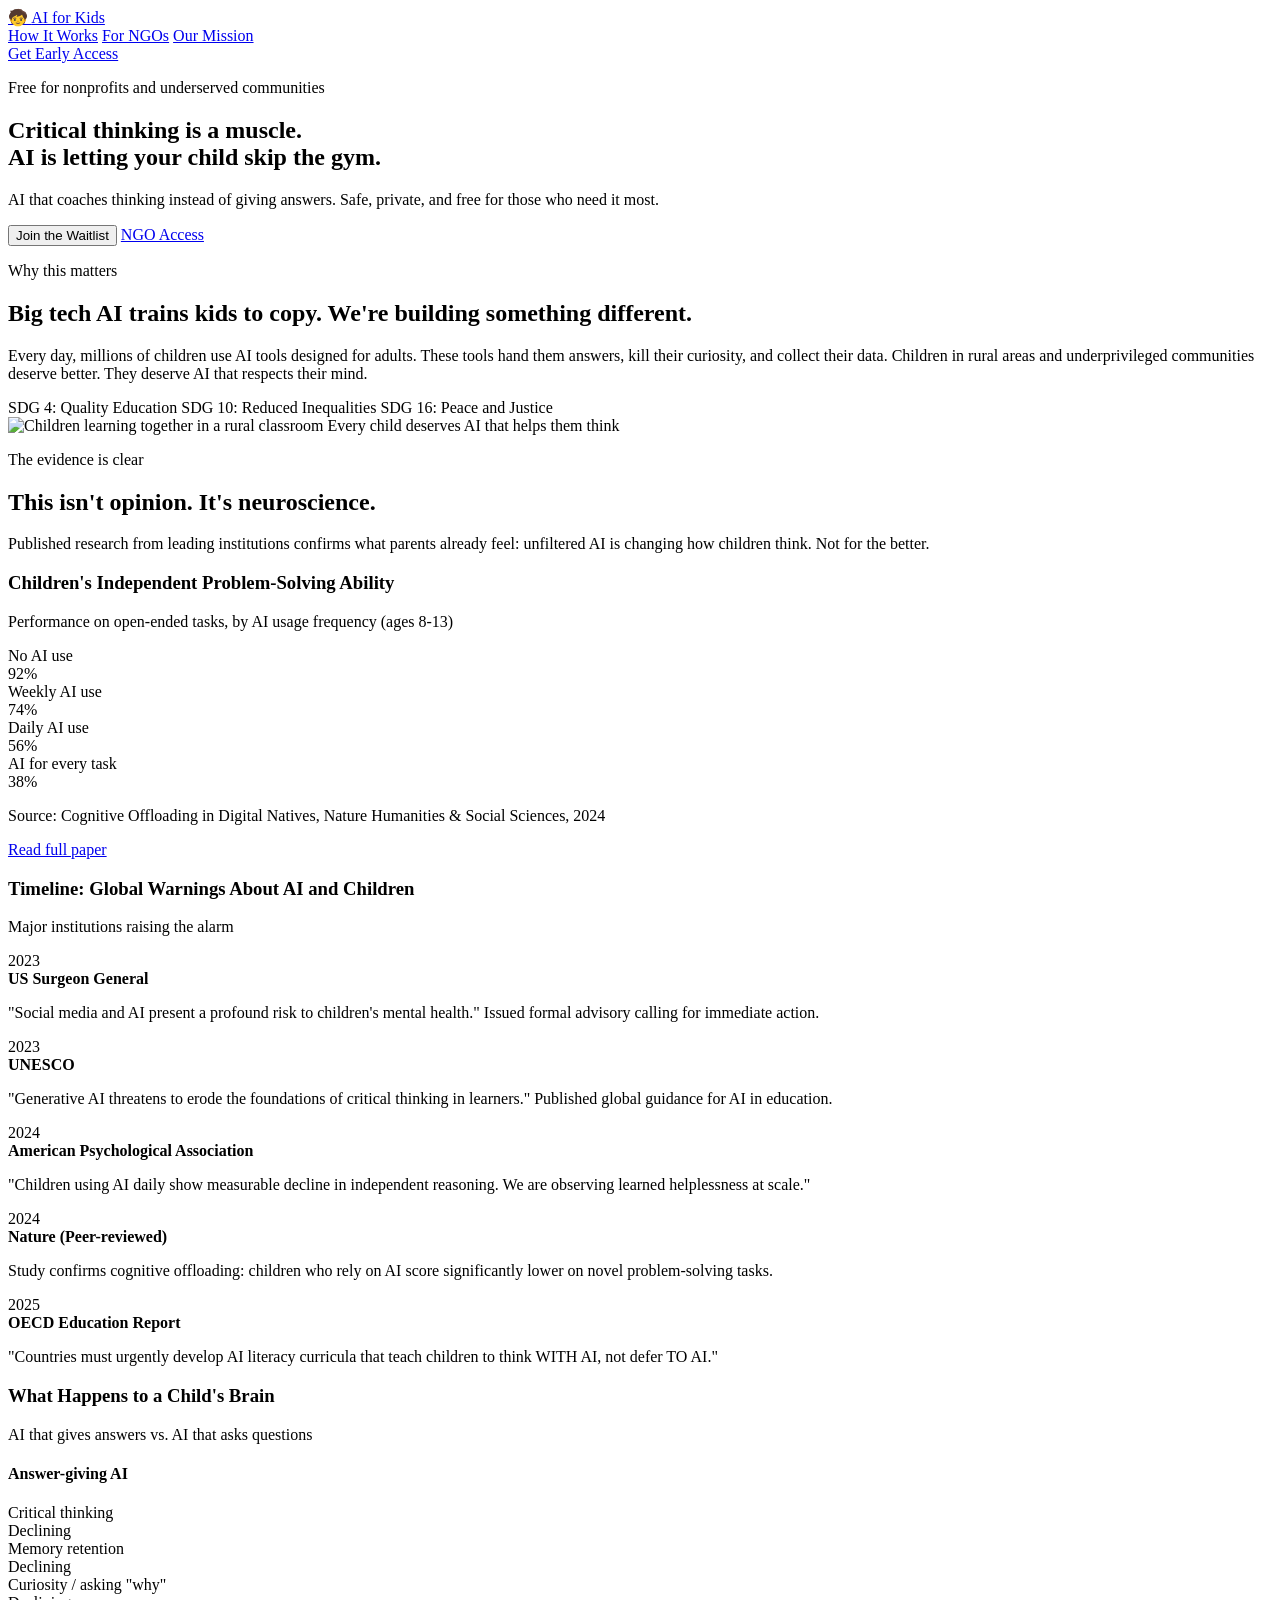
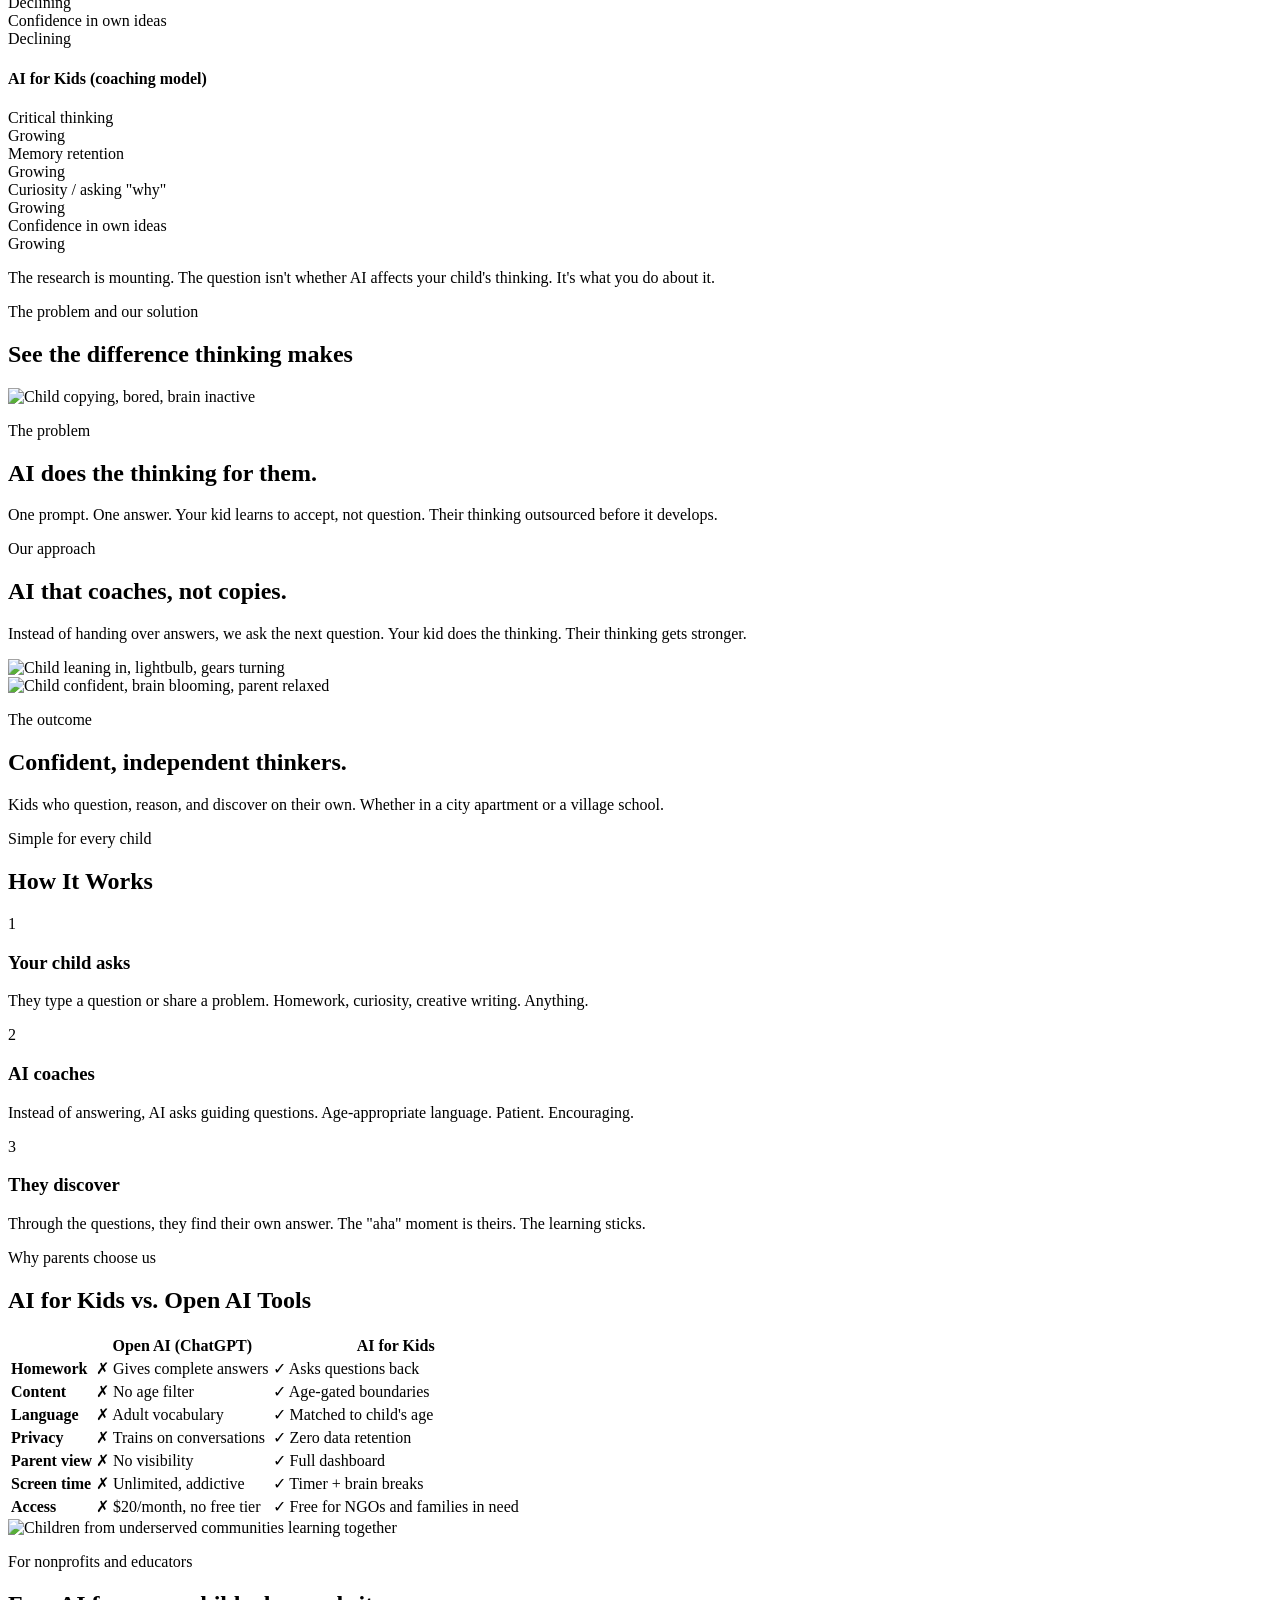
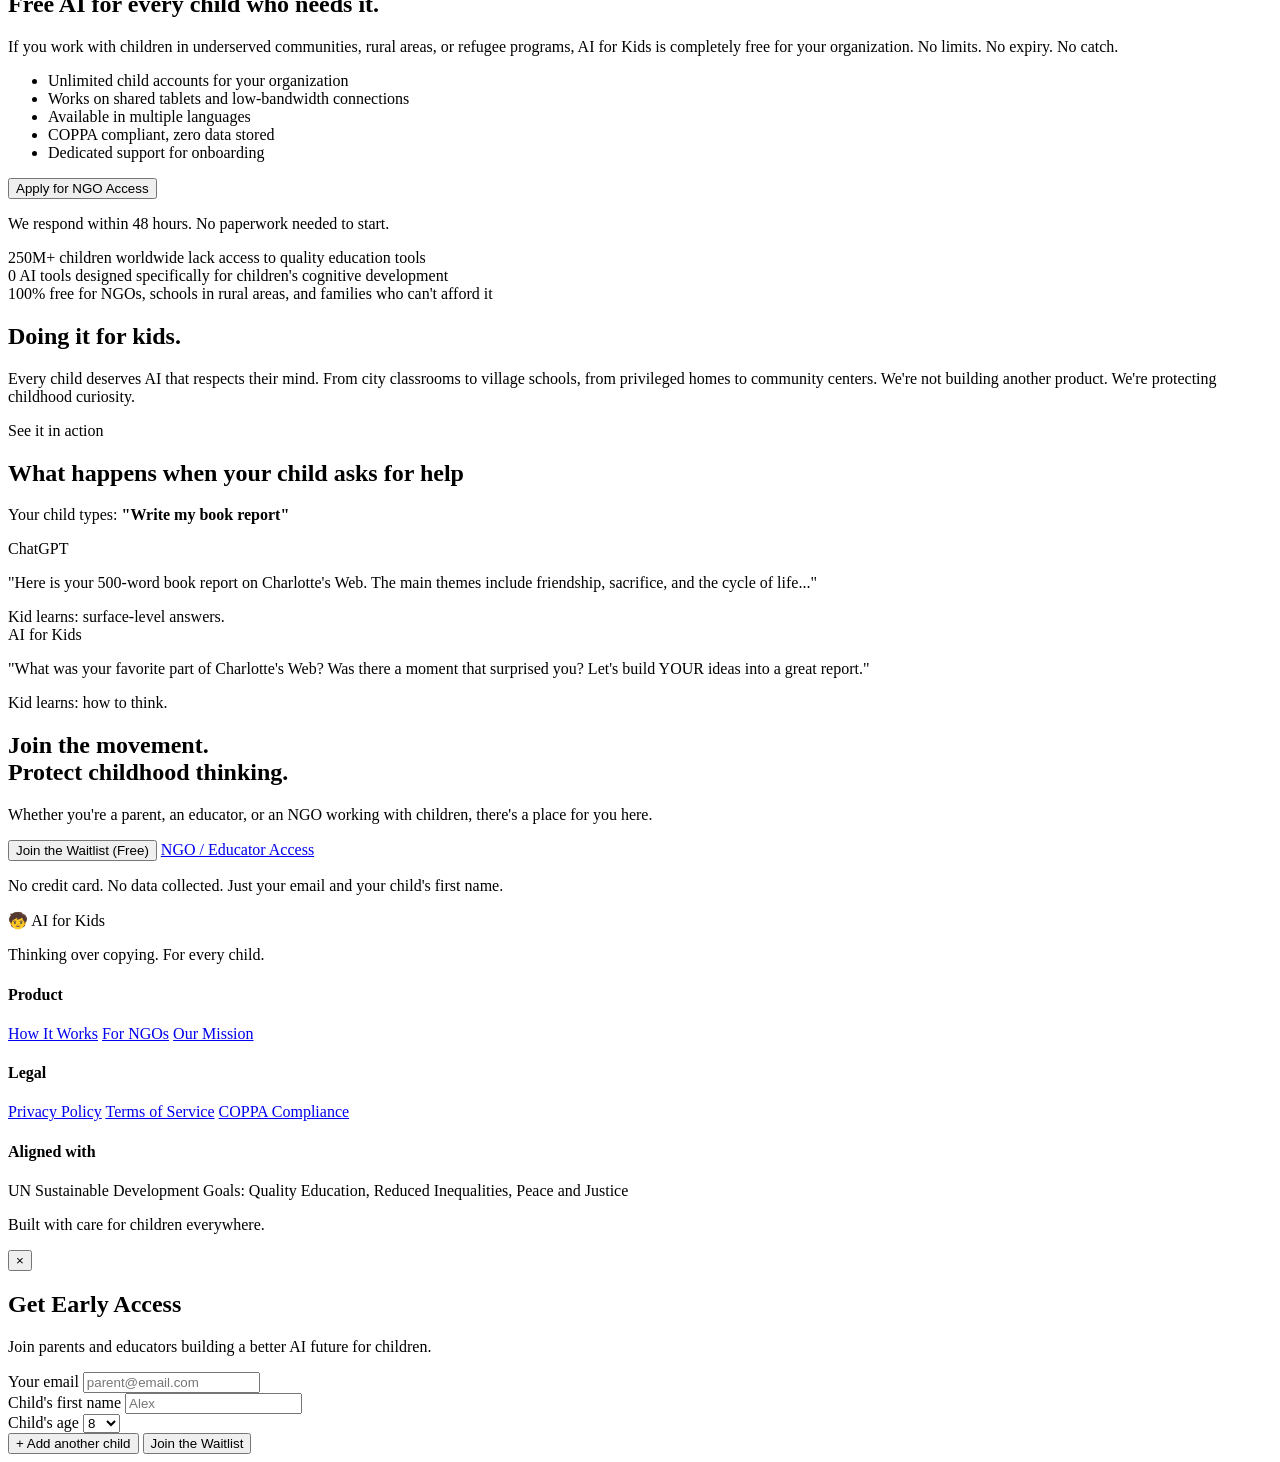
==== index.html @ ed1cda3a "add index.html" ====
<!DOCTYPE html>
<html lang="en">
<head>
    <meta charset="UTF-8">
    <meta name="viewport" content="width=device-width, initial-scale=1.0">
    <title>AI for Kids - Thinking Over Copying</title>
    <meta name="description" content="AI that coaches children to think, not copy. Free for nonprofits and underprivileged communities. Safe, private, age-appropriate.">
    <meta property="og:title" content="AI for Kids - Thinking Over Copying">
    <meta property="og:description" content="AI that coaches children to think. Free for NGOs and rural communities.">
    <meta property="og:image" content="assets/HeroImage.png">
    <link rel="preconnect" href="https://fonts.googleapis.com">
    <link rel="preconnect" href="https://fonts.gstatic.com" crossorigin>
    <link href="https://fonts.googleapis.com/css2?family=Nunito:wght@400;600;700;800&family=Inter:wght@400;500;600&display=swap" rel="stylesheet">
    <link rel="stylesheet" href="styles.css">
</head>
<body>
    <!-- Navigation -->
    <nav class="nav">
        <div class="nav-container">
            <a href="#" class="nav-logo">
                <span class="logo-icon">🧒</span>
                <span class="logo-text">AI for Kids</span>
            </a>
            <div class="nav-links">
                <a href="#how-it-works">How It Works</a>
                <a href="#for-ngos">For NGOs</a>
                <a href="#mission">Our Mission</a>
            </div>
            <a href="#" class="btn btn-nav" id="navCta">Get Early Access</a>
        </div>
    </nav>

    <!-- Hero -->
    <section class="hero">
        <div class="container hero-center">
            <p class="hero-badge">Free for nonprofits and underserved communities</p>
            <h1 class="hero-title">Critical thinking is a muscle.<br><span class="highlight">AI is letting your child skip the gym.</span></h1>
            <p class="hero-sub">AI that coaches thinking instead of giving answers. Safe, private, and free for those who need it most.</p>
            <div class="hero-ctas">
                <button class="btn btn-primary btn-lg" id="heroCta">Join the Waitlist</button>
                <a href="#for-ngos" class="btn btn-outline btn-lg">NGO Access</a>
            </div>
        </div>
    </section>

    <!-- Why It Matters -->
    <section class="section why-section" id="mission">
        <div class="container">
            <div class="why-grid">
                <div class="why-text">
                    <p class="section-label">Why this matters</p>
                    <h2>Big tech AI trains kids to copy. We're building something different.</h2>
                    <p>Every day, millions of children use AI tools designed for adults. These tools hand them answers, kill their curiosity, and collect their data. Children in rural areas and underprivileged communities deserve better. They deserve AI that respects their mind.</p>
                    <div class="sdg-badges">
                        <span class="sdg-badge">SDG 4: Quality Education</span>
                        <span class="sdg-badge">SDG 10: Reduced Inequalities</span>
                        <span class="sdg-badge">SDG 16: Peace and Justice</span>
                    </div>
                </div>
                <div class="why-image">
                    <img src="https://images.unsplash.com/photo-1509062522246-3755977927d7?w=600&q=80" alt="Children learning together in a rural classroom">
                    <span class="image-caption">Every child deserves AI that helps them think</span>
                </div>
            </div>
        </div>
    </section>

    <!-- Evidence / Research Section -->
    <section class="section evidence-section" id="evidence">
        <div class="container">
            <p class="section-label center">The evidence is clear</p>
            <h2 class="section-title">This isn't opinion. It's neuroscience.</h2>
            <p class="evidence-intro">Published research from leading institutions confirms what parents already feel: unfiltered AI is changing how children think. Not for the better.</p>

            <!-- Chart 1: Decline in Critical Thinking -->
            <div class="research-panel">
                <div class="chart-container">
                    <h3 class="chart-title">Children's Independent Problem-Solving Ability</h3>
                    <p class="chart-subtitle">Performance on open-ended tasks, by AI usage frequency (ages 8-13)</p>
                    <div class="bar-chart">
                        <div class="bar-row">
                            <span class="bar-label">No AI use</span>
                            <div class="bar-track">
                                <div class="bar-fill good" style="width: 92%"><span>92%</span></div>
                            </div>
                        </div>
                        <div class="bar-row">
                            <span class="bar-label">Weekly AI use</span>
                            <div class="bar-track">
                                <div class="bar-fill warning" style="width: 74%"><span>74%</span></div>
                            </div>
                        </div>
                        <div class="bar-row">
                            <span class="bar-label">Daily AI use</span>
                            <div class="bar-track">
                                <div class="bar-fill danger" style="width: 56%"><span>56%</span></div>
                            </div>
                        </div>
                        <div class="bar-row">
                            <span class="bar-label">AI for every task</span>
                            <div class="bar-track">
                                <div class="bar-fill critical" style="width: 38%"><span>38%</span></div>
                            </div>
                        </div>
                    </div>
                    <p class="chart-source">Source: Cognitive Offloading in Digital Natives, Nature Humanities &amp; Social Sciences, 2024</p>
                    <a href="https://www.nature.com/articles/s41599-024-03599-4" target="_blank" class="evidence-link">Read full paper</a>
                </div>
            </div>

            <!-- Chart 2: Timeline of Warnings -->
            <div class="research-panel">
                <div class="chart-container">
                    <h3 class="chart-title">Timeline: Global Warnings About AI and Children</h3>
                    <p class="chart-subtitle">Major institutions raising the alarm</p>
                    <div class="timeline">
                        <div class="timeline-item">
                            <div class="timeline-year">2023</div>
                            <div class="timeline-content">
                                <strong>US Surgeon General</strong>
                                <p>"Social media and AI present a profound risk to children's mental health." Issued formal advisory calling for immediate action.</p>
                            </div>
                        </div>
                        <div class="timeline-item">
                            <div class="timeline-year">2023</div>
                            <div class="timeline-content">
                                <strong>UNESCO</strong>
                                <p>"Generative AI threatens to erode the foundations of critical thinking in learners." Published global guidance for AI in education.</p>
                            </div>
                        </div>
                        <div class="timeline-item">
                            <div class="timeline-year">2024</div>
                            <div class="timeline-content">
                                <strong>American Psychological Association</strong>
                                <p>"Children using AI daily show measurable decline in independent reasoning. We are observing learned helplessness at scale."</p>
                            </div>
                        </div>
                        <div class="timeline-item">
                            <div class="timeline-year">2024</div>
                            <div class="timeline-content">
                                <strong>Nature (Peer-reviewed)</strong>
                                <p>Study confirms cognitive offloading: children who rely on AI score significantly lower on novel problem-solving tasks.</p>
                            </div>
                        </div>
                        <div class="timeline-item">
                            <div class="timeline-year">2025</div>
                            <div class="timeline-content">
                                <strong>OECD Education Report</strong>
                                <p>"Countries must urgently develop AI literacy curricula that teach children to think WITH AI, not defer TO AI."</p>
                            </div>
                        </div>
                    </div>
                </div>
            </div>

            <!-- Chart 3: The Comparison Chart -->
            <div class="research-panel">
                <div class="chart-container">
                    <h3 class="chart-title">What Happens to a Child's Brain</h3>
                    <p class="chart-subtitle">AI that gives answers vs. AI that asks questions</p>
                    <div class="brain-comparison">
                        <div class="brain-col bad">
                            <h4>Answer-giving AI</h4>
                            <div class="brain-metric">
                                <span class="metric-label">Critical thinking</span>
                                <div class="metric-bar"><div class="metric-fill" style="width: 25%"></div></div>
                                <span class="metric-direction down">Declining</span>
                            </div>
                            <div class="brain-metric">
                                <span class="metric-label">Memory retention</span>
                                <div class="metric-bar"><div class="metric-fill" style="width: 30%"></div></div>
                                <span class="metric-direction down">Declining</span>
                            </div>
                            <div class="brain-metric">
                                <span class="metric-label">Curiosity / asking "why"</span>
                                <div class="metric-bar"><div class="metric-fill" style="width: 20%"></div></div>
                                <span class="metric-direction down">Declining</span>
                            </div>
                            <div class="brain-metric">
                                <span class="metric-label">Confidence in own ideas</span>
                                <div class="metric-bar"><div class="metric-fill" style="width: 35%"></div></div>
                                <span class="metric-direction down">Declining</span>
                            </div>
                        </div>
                        <div class="brain-col good">
                            <h4>AI for Kids (coaching model)</h4>
                            <div class="brain-metric">
                                <span class="metric-label">Critical thinking</span>
                                <div class="metric-bar"><div class="metric-fill" style="width: 88%"></div></div>
                                <span class="metric-direction up">Growing</span>
                            </div>
                            <div class="brain-metric">
                                <span class="metric-label">Memory retention</span>
                                <div class="metric-bar"><div class="metric-fill" style="width: 82%"></div></div>
                                <span class="metric-direction up">Growing</span>
                            </div>
                            <div class="brain-metric">
                                <span class="metric-label">Curiosity / asking "why"</span>
                                <div class="metric-bar"><div class="metric-fill" style="width: 90%"></div></div>
                                <span class="metric-direction up">Growing</span>
                            </div>
                            <div class="brain-metric">
                                <span class="metric-label">Confidence in own ideas</span>
                                <div class="metric-bar"><div class="metric-fill" style="width: 85%"></div></div>
                                <span class="metric-direction up">Growing</span>
                            </div>
                        </div>
                    </div>
                </div>
            </div>

            <div class="evidence-cta">
                <p>The research is mounting. The question isn't whether AI affects your child's thinking. It's what you do about it.</p>
            </div>
        </div>
    </section>

    <!-- Visual Story -->
    <section class="section story-section">
        <div class="container">
            <p class="section-label center">The problem and our solution</p>
            <h2 class="section-title">See the difference thinking makes</h2>
        </div>

        <div class="story-scene scene-1">
            <div class="container story-grid">
                <div class="story-image">
                    <img src="assets/scene-1.png" alt="Child copying, bored, brain inactive">
                </div>
                <div class="story-text">
                    <p class="story-label">The problem</p>
                    <h2>AI does the thinking for them.</h2>
                    <p class="story-desc">One prompt. One answer. Your kid learns to accept, not question. Their thinking outsourced before it develops.</p>
                </div>
            </div>
        </div>

        <div class="story-scene scene-2">
            <div class="container story-grid reverse">
                <div class="story-text">
                    <p class="story-label">Our approach</p>
                    <h2>AI that coaches, not copies.</h2>
                    <p class="story-desc">Instead of handing over answers, we ask the next question. Your kid does the thinking. Their thinking gets stronger.</p>
                </div>
                <div class="story-image">
                    <img src="assets/scene-2.png" alt="Child leaning in, lightbulb, gears turning">
                </div>
            </div>
        </div>

        <div class="story-scene scene-3">
            <div class="container story-grid">
                <div class="story-image">
                    <img src="assets/scene-3.png" alt="Child confident, brain blooming, parent relaxed">
                </div>
                <div class="story-text">
                    <p class="story-label">The outcome</p>
                    <h2>Confident, independent thinkers.</h2>
                    <p class="story-desc">Kids who question, reason, and discover on their own. Whether in a city apartment or a village school.</p>
                </div>
            </div>
        </div>
    </section>

    <!-- How It Works -->
    <section class="section how-section" id="how-it-works">
        <div class="container">
            <p class="section-label center">Simple for every child</p>
            <h2 class="section-title">How It Works</h2>
            <div class="steps-grid">
                <div class="step-card">
                    <div class="step-number">1</div>
                    <h3>Your child asks</h3>
                    <p>They type a question or share a problem. Homework, curiosity, creative writing. Anything.</p>
                </div>
                <div class="step-card">
                    <div class="step-number">2</div>
                    <h3>AI coaches</h3>
                    <p>Instead of answering, AI asks guiding questions. Age-appropriate language. Patient. Encouraging.</p>
                </div>
                <div class="step-card">
                    <div class="step-number">3</div>
                    <h3>They discover</h3>
                    <p>Through the questions, they find their own answer. The "aha" moment is theirs. The learning sticks.</p>
                </div>
            </div>
        </div>
    </section>

    <!-- Comparison Table -->
    <section class="section comparison">
        <div class="container">
            <p class="section-label center">Why parents choose us</p>
            <h2 class="section-title">AI for Kids vs. Open AI Tools</h2>
            <div class="compare-table">
                <table>
                    <thead>
                        <tr>
                            <th></th>
                            <th class="col-bad">Open AI (ChatGPT)</th>
                            <th class="col-good">AI for Kids</th>
                        </tr>
                    </thead>
                    <tbody>
                        <tr>
                            <td><strong>Homework</strong></td>
                            <td class="cell-bad">&#10007; Gives complete answers</td>
                            <td class="cell-good">&#10003; Asks questions back</td>
                        </tr>
                        <tr>
                            <td><strong>Content</strong></td>
                            <td class="cell-bad">&#10007; No age filter</td>
                            <td class="cell-good">&#10003; Age-gated boundaries</td>
                        </tr>
                        <tr>
                            <td><strong>Language</strong></td>
                            <td class="cell-bad">&#10007; Adult vocabulary</td>
                            <td class="cell-good">&#10003; Matched to child's age</td>
                        </tr>
                        <tr>
                            <td><strong>Privacy</strong></td>
                            <td class="cell-bad">&#10007; Trains on conversations</td>
                            <td class="cell-good">&#10003; Zero data retention</td>
                        </tr>
                        <tr>
                            <td><strong>Parent view</strong></td>
                            <td class="cell-bad">&#10007; No visibility</td>
                            <td class="cell-good">&#10003; Full dashboard</td>
                        </tr>
                        <tr>
                            <td><strong>Screen time</strong></td>
                            <td class="cell-bad">&#10007; Unlimited, addictive</td>
                            <td class="cell-good">&#10003; Timer + brain breaks</td>
                        </tr>
                        <tr>
                            <td><strong>Access</strong></td>
                            <td class="cell-bad">&#10007; $20/month, no free tier</td>
                            <td class="cell-good">&#10003; Free for NGOs and families in need</td>
                        </tr>
                    </tbody>
                </table>
            </div>
        </div>
    </section>

    <!-- For NGOs Banner -->
    <section class="section ngo-section" id="for-ngos">
        <div class="container">
            <div class="ngo-grid">
                <div class="ngo-image">
                    <img src="https://images.unsplash.com/photo-1488521787991-ed7bbaae773c?w=600&q=80" alt="Children from underserved communities learning together">
                </div>
                <div class="ngo-text">
                    <p class="section-label">For nonprofits and educators</p>
                    <h2>Free AI for every child who needs it.</h2>
                    <p>If you work with children in underserved communities, rural areas, or refugee programs, AI for Kids is completely free for your organization. No limits. No expiry. No catch.</p>
                    <ul class="ngo-list">
                        <li>Unlimited child accounts for your organization</li>
                        <li>Works on shared tablets and low-bandwidth connections</li>
                        <li>Available in multiple languages</li>
                        <li>COPPA compliant, zero data stored</li>
                        <li>Dedicated support for onboarding</li>
                    </ul>
                    <button class="btn btn-primary" id="ngoCta">Apply for NGO Access</button>
                    <p class="ngo-note">We respond within 48 hours. No paperwork needed to start.</p>
                </div>
            </div>
        </div>
    </section>

    <!-- Impact / Rural Banner -->
    <section class="section impact-banner">
        <div class="container">
            <div class="impact-grid">
                <div class="impact-stat">
                    <span class="stat-number">250M+</span>
                    <span class="stat-label">children worldwide lack access to quality education tools</span>
                </div>
                <div class="impact-stat">
                    <span class="stat-number">0</span>
                    <span class="stat-label">AI tools designed specifically for children's cognitive development</span>
                </div>
                <div class="impact-stat">
                    <span class="stat-number">100%</span>
                    <span class="stat-label">free for NGOs, schools in rural areas, and families who can't afford it</span>
                </div>
            </div>
        </div>
    </section>

    <!-- Doing it for kids - Full width image banner -->
    <section class="section kids-banner">
        <div class="kids-banner-overlay">
            <div class="container">
                <h2>Doing it for kids.</h2>
                <p>Every child deserves AI that respects their mind. From city classrooms to village schools, from privileged homes to community centers. We're not building another product. We're protecting childhood curiosity.</p>
            </div>
        </div>
    </section>

    <!-- Live Example -->
    <section class="section example-section">
        <div class="container">
            <p class="section-label center">See it in action</p>
            <h2 class="section-title">What happens when your child asks for help</h2>
            <div class="example-block">
                <p class="example-prompt">Your child types: <strong>"Write my book report"</strong></p>
                <div class="compare-grid">
                    <div class="compare-card compare-bad">
                        <div class="compare-header">
                            <span class="compare-badge bad">ChatGPT</span>
                        </div>
                        <div class="compare-body">
                            <p>"Here is your 500-word book report on Charlotte's Web. The main themes include friendship, sacrifice, and the cycle of life..."</p>
                            <span class="verdict bad">Kid learns: surface-level answers.</span>
                        </div>
                    </div>
                    <div class="compare-card compare-good">
                        <div class="compare-header">
                            <span class="compare-badge good">AI for Kids</span>
                        </div>
                        <div class="compare-body">
                            <p>"What was your favorite part of Charlotte's Web? Was there a moment that surprised you? Let's build YOUR ideas into a great report."</p>
                            <span class="verdict good">Kid learns: how to think.</span>
                        </div>
                    </div>
                </div>
            </div>
        </div>
    </section>

    <!-- Final CTA -->
    <section class="section final-cta">
        <div class="container">
            <h2 class="cta-title">Join the movement.<br>Protect childhood thinking.</h2>
            <p class="cta-sub">Whether you're a parent, an educator, or an NGO working with children, there's a place for you here.</p>
            <div class="cta-buttons">
                <button class="btn btn-primary btn-lg" id="finalCta">Join the Waitlist (Free)</button>
                <a href="#for-ngos" class="btn btn-outline btn-lg">NGO / Educator Access</a>
            </div>
            <p class="cta-note">No credit card. No data collected. Just your email and your child's first name.</p>
        </div>
    </section>

    <!-- Footer -->
    <footer class="footer">
        <div class="container footer-grid">
            <div class="footer-brand">
                <span class="logo-icon">🧒</span>
                <span class="logo-text">AI for Kids</span>
                <p class="footer-mission">Thinking over copying. For every child.</p>
            </div>
            <div class="footer-col">
                <h4>Product</h4>
                <a href="#how-it-works">How It Works</a>
                <a href="#for-ngos">For NGOs</a>
                <a href="#mission">Our Mission</a>
            </div>
            <div class="footer-col">
                <h4>Legal</h4>
                <a href="#">Privacy Policy</a>
                <a href="#">Terms of Service</a>
                <a href="#">COPPA Compliance</a>
            </div>
            <div class="footer-col">
                <h4>Aligned with</h4>
                <p class="footer-sdg">UN Sustainable Development Goals: Quality Education, Reduced Inequalities, Peace and Justice</p>
            </div>
        </div>
        <div class="container footer-bottom">
            <p>Built with care for children everywhere.</p>
        </div>
    </footer>

    <!-- Signup Modal -->
    <div class="modal-overlay" id="signupModal">
        <div class="modal">
            <button class="modal-close" id="modalClose">&times;</button>
            <div class="modal-content" id="modalForm">
                <h2>Get Early Access</h2>
                <p>Join parents and educators building a better AI future for children.</p>
                <form id="signupForm" action="/api/signup" method="POST">
                    <div class="form-group">
                        <label for="parentEmail">Your email</label>
                        <input type="email" id="parentEmail" name="email" placeholder="parent@email.com" required>
                    </div>
                    <div id="childrenFields">
                        <div class="child-entry">
                            <div class="form-group">
                                <label>Child's first name</label>
                                <input type="text" class="child-name" placeholder="Alex" required>
                            </div>
                            <div class="form-group">
                                <label>Child's age</label>
                                <select class="child-age" required>
                                    <option value="8" selected>8</option>
                                    <option value="9">9</option>
                                    <option value="10">10</option>
                                    <option value="11">11</option>
                                    <option value="12">12</option>
                                    <option value="13">13</option>
                                </select>
                            </div>
                        </div>
                    </div>
                    <button type="button" class="btn btn-add-child" id="addChildBtn">+ Add another child</button>
                    <button type="submit" class="btn btn-primary btn-full">Join the Waitlist</button>
                </form>
            </div>
            <div class="modal-success" id="modalSuccess" style="display:none">
                <div class="success-icon">&#10003;</div>
                <h2>You're in!</h2>
                <p>We'll email you when it's ready. Thank you for believing in thoughtful AI for children.</p>
            </div>
        </div>
    </div>

    <script src="script.js"></script>
</body>
</html>
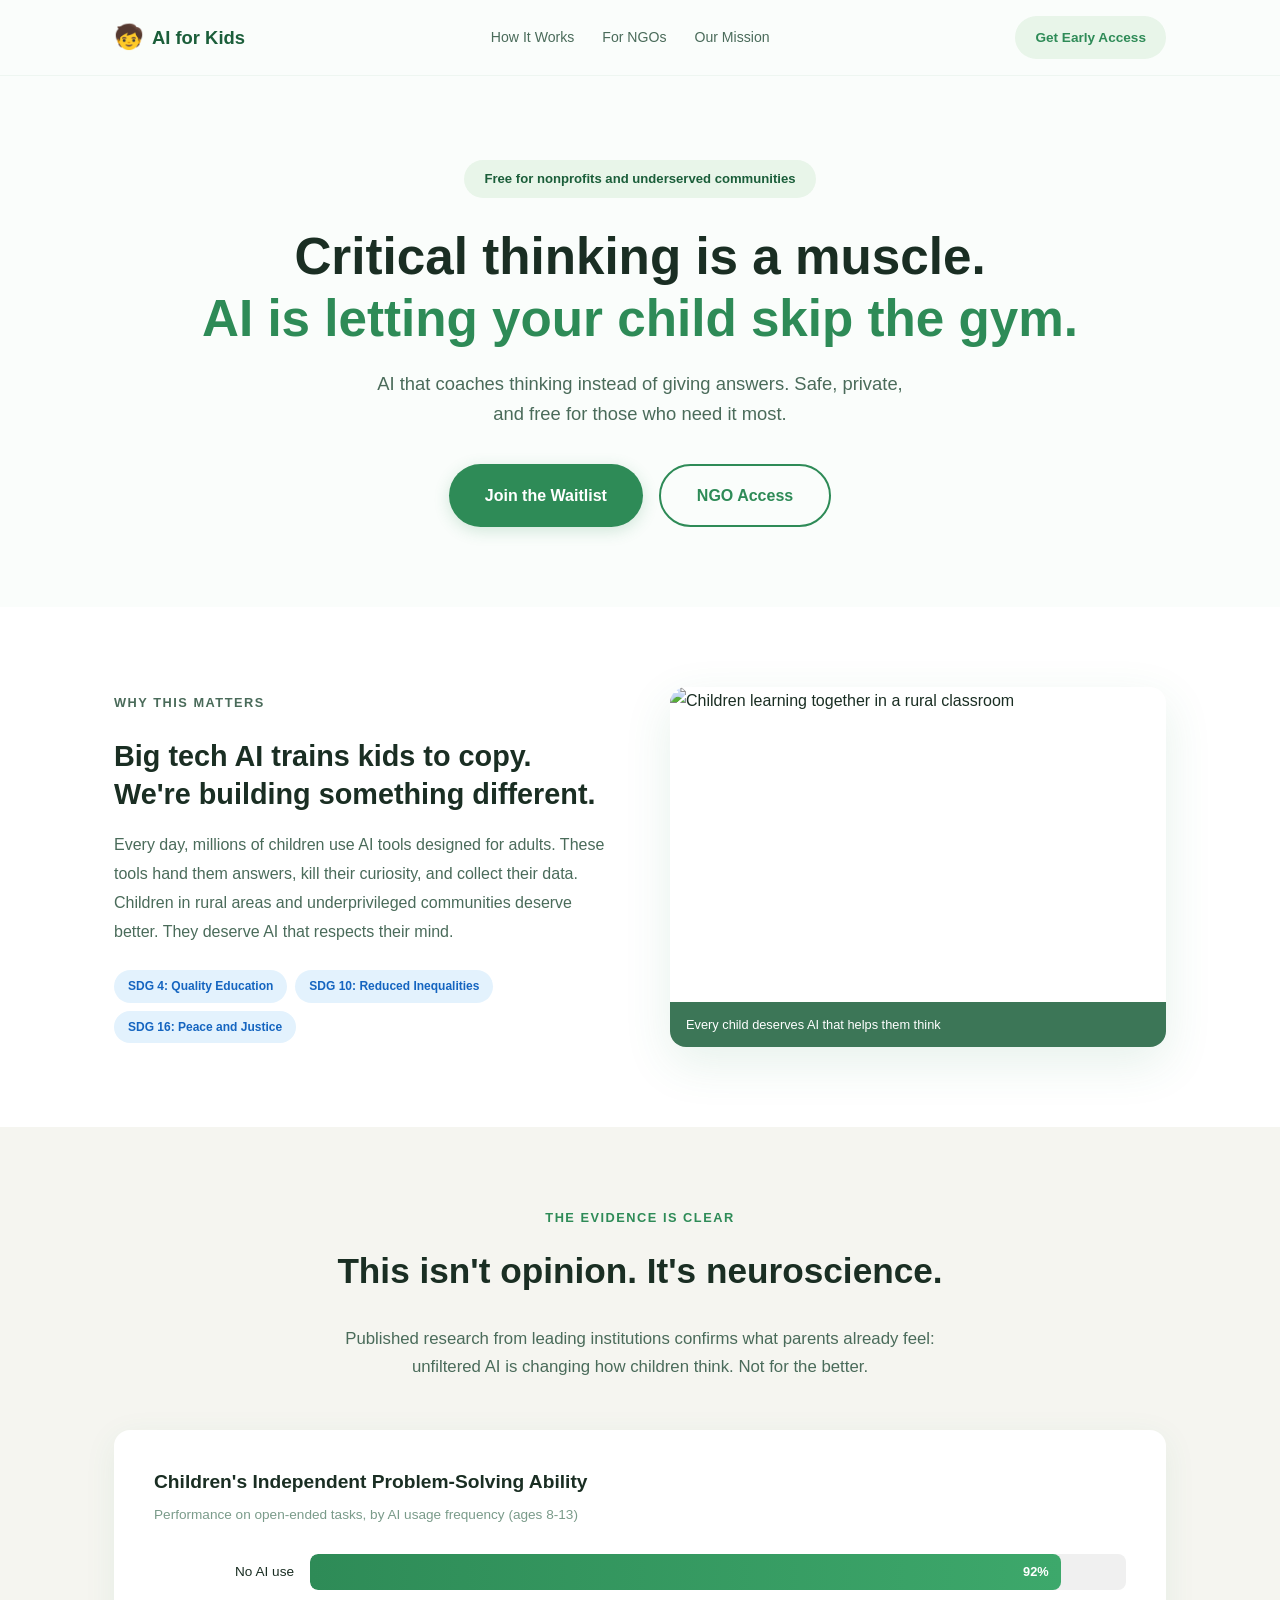
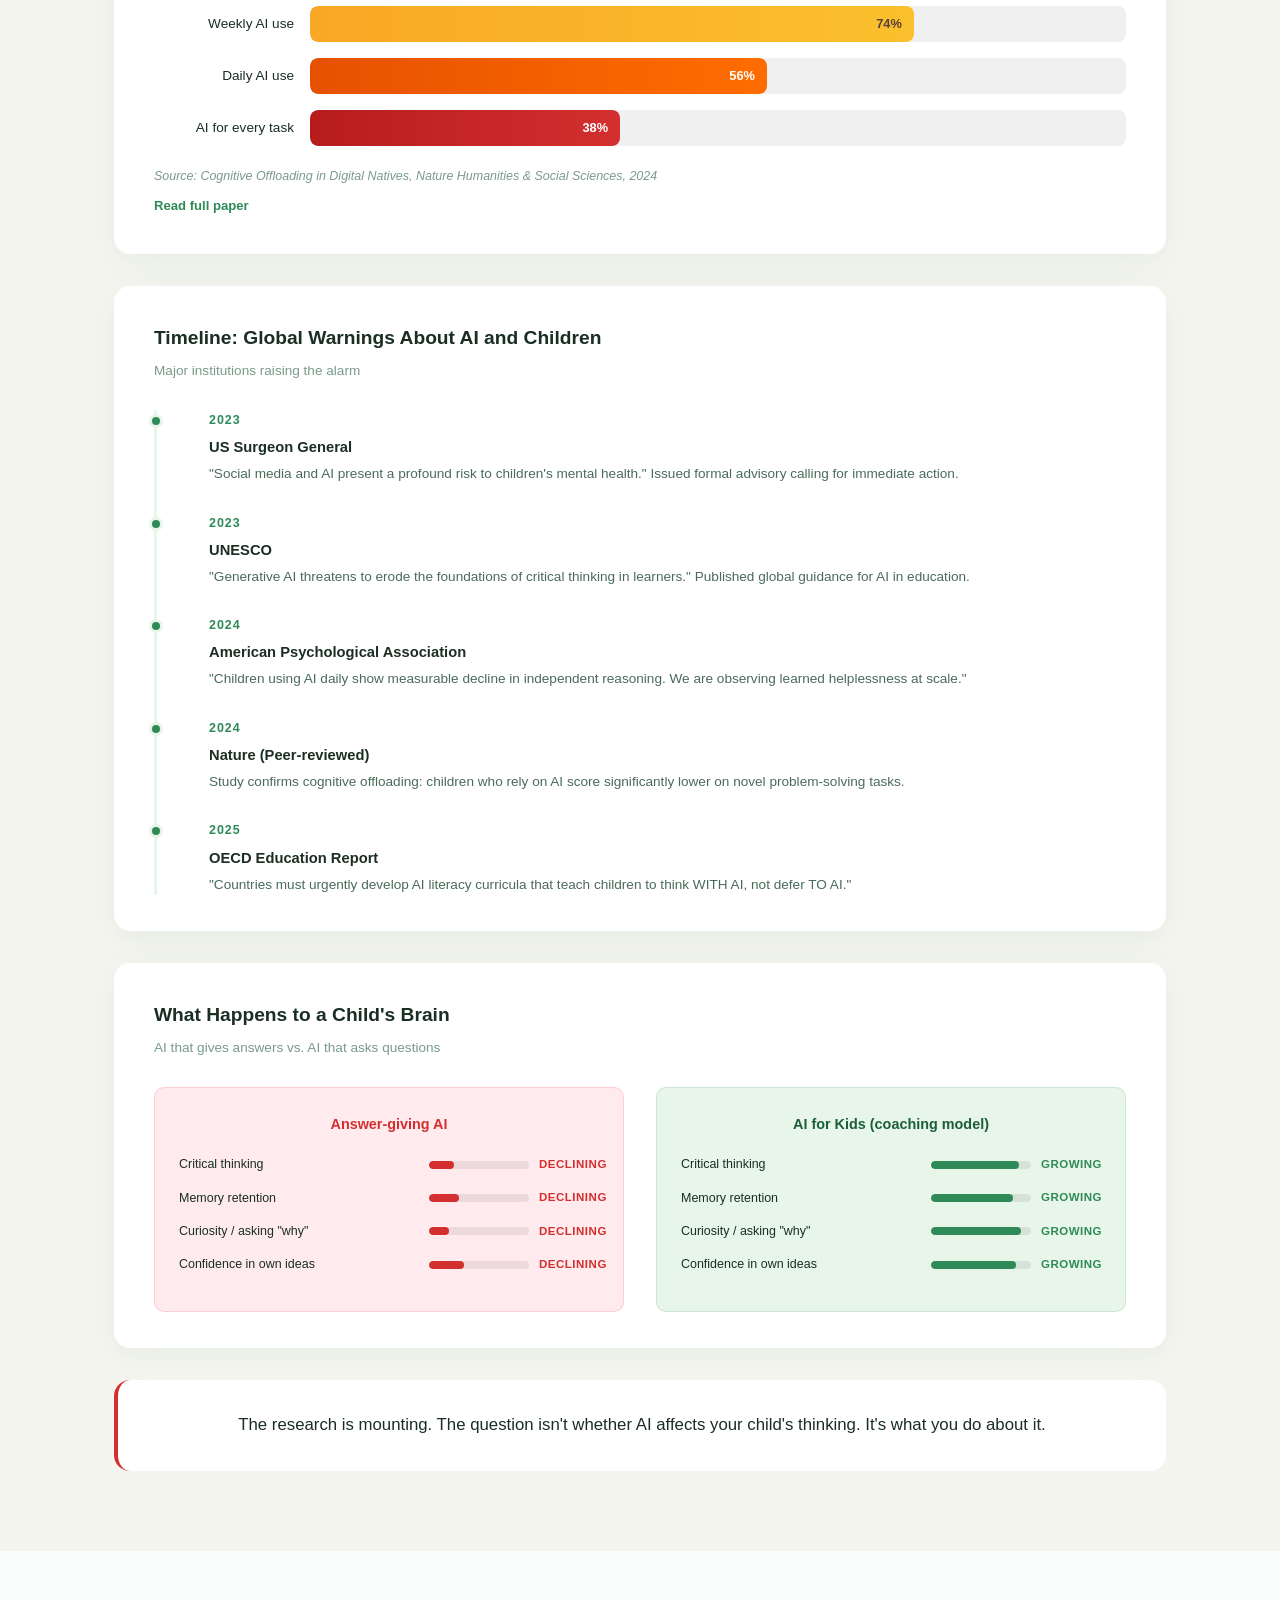
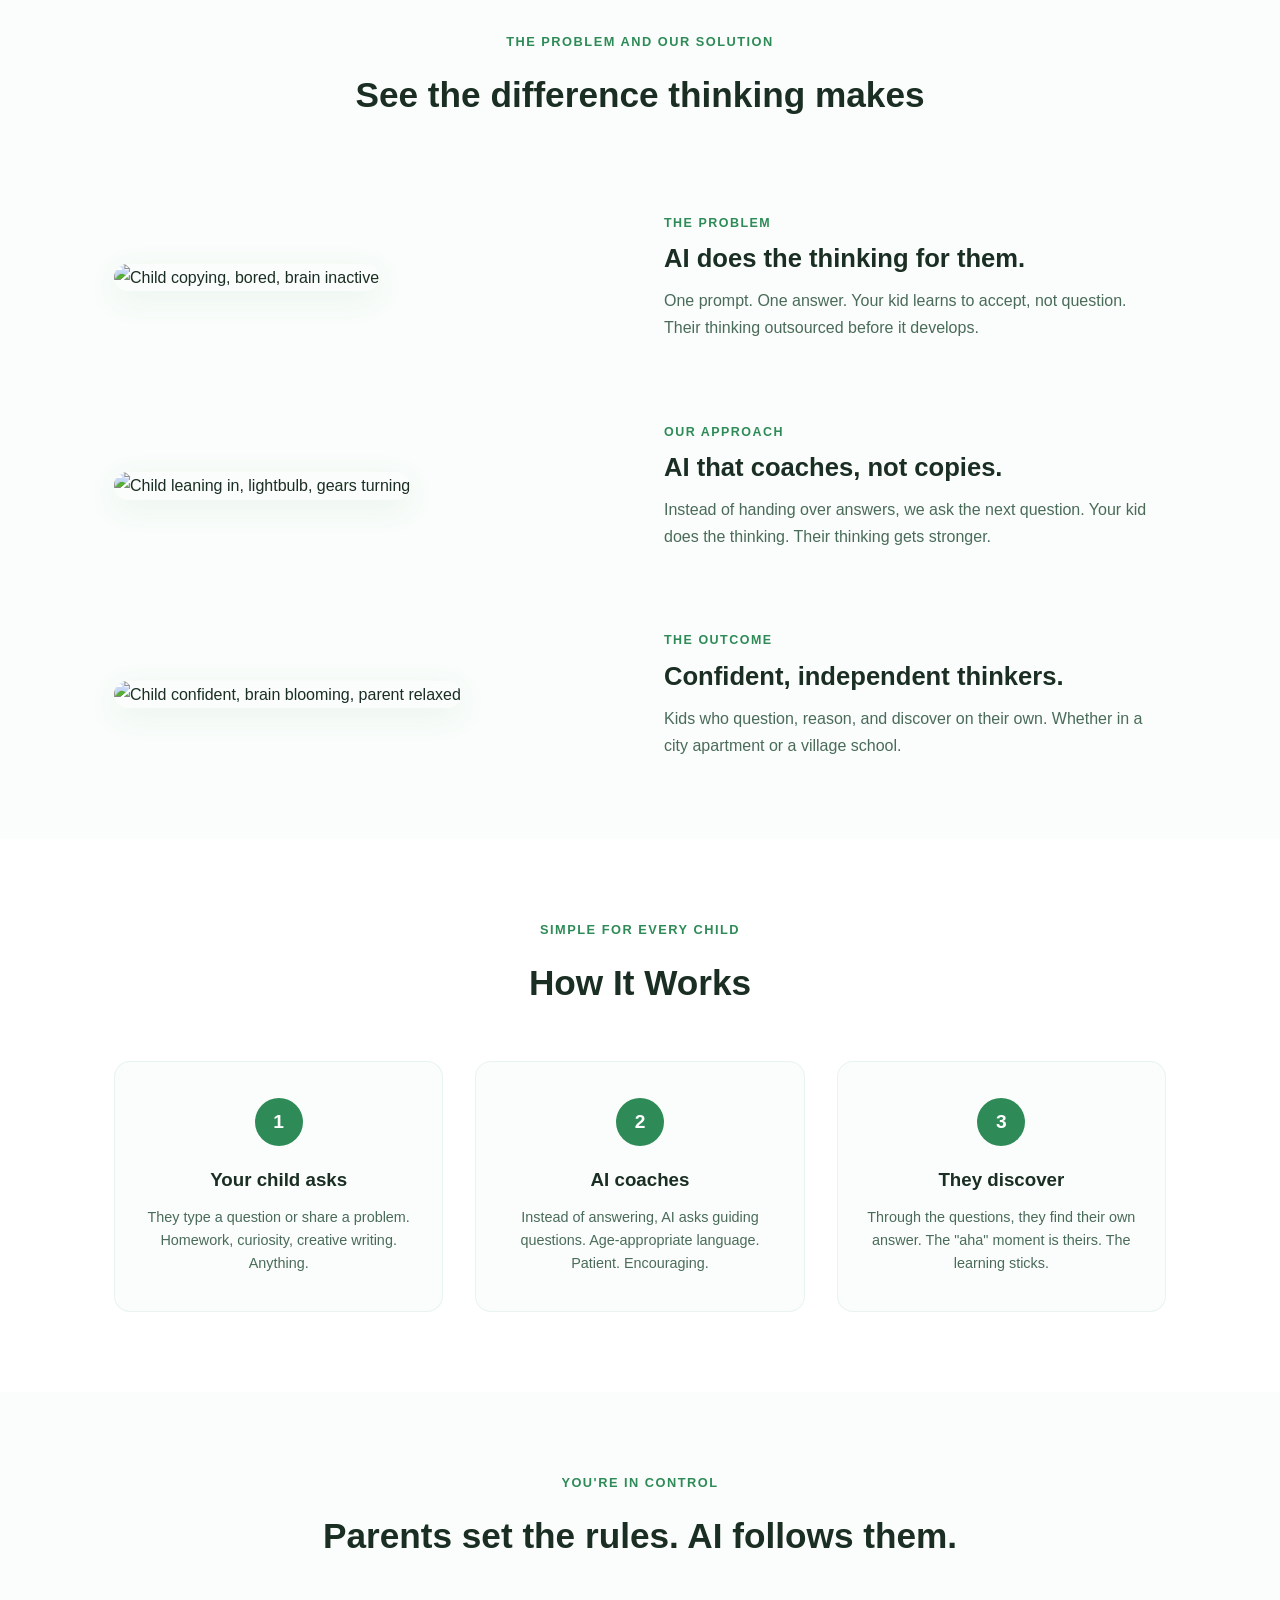
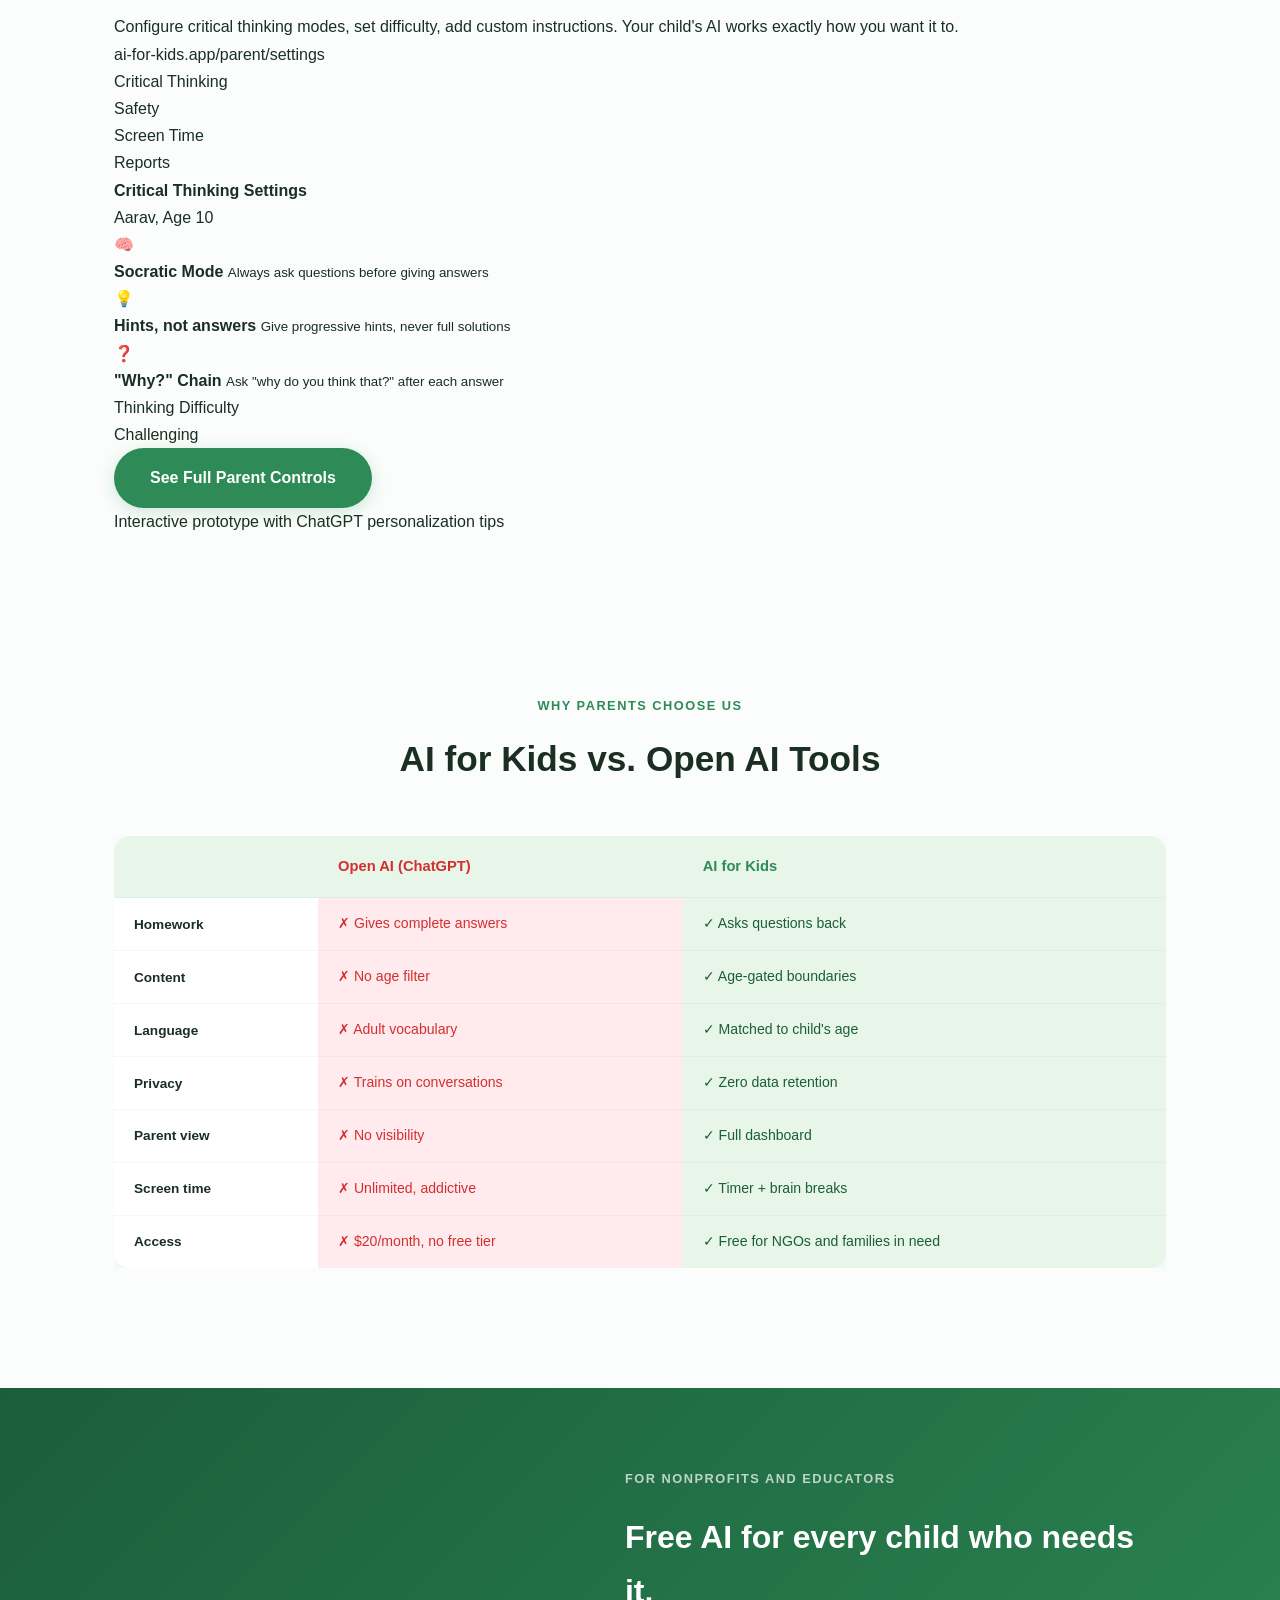
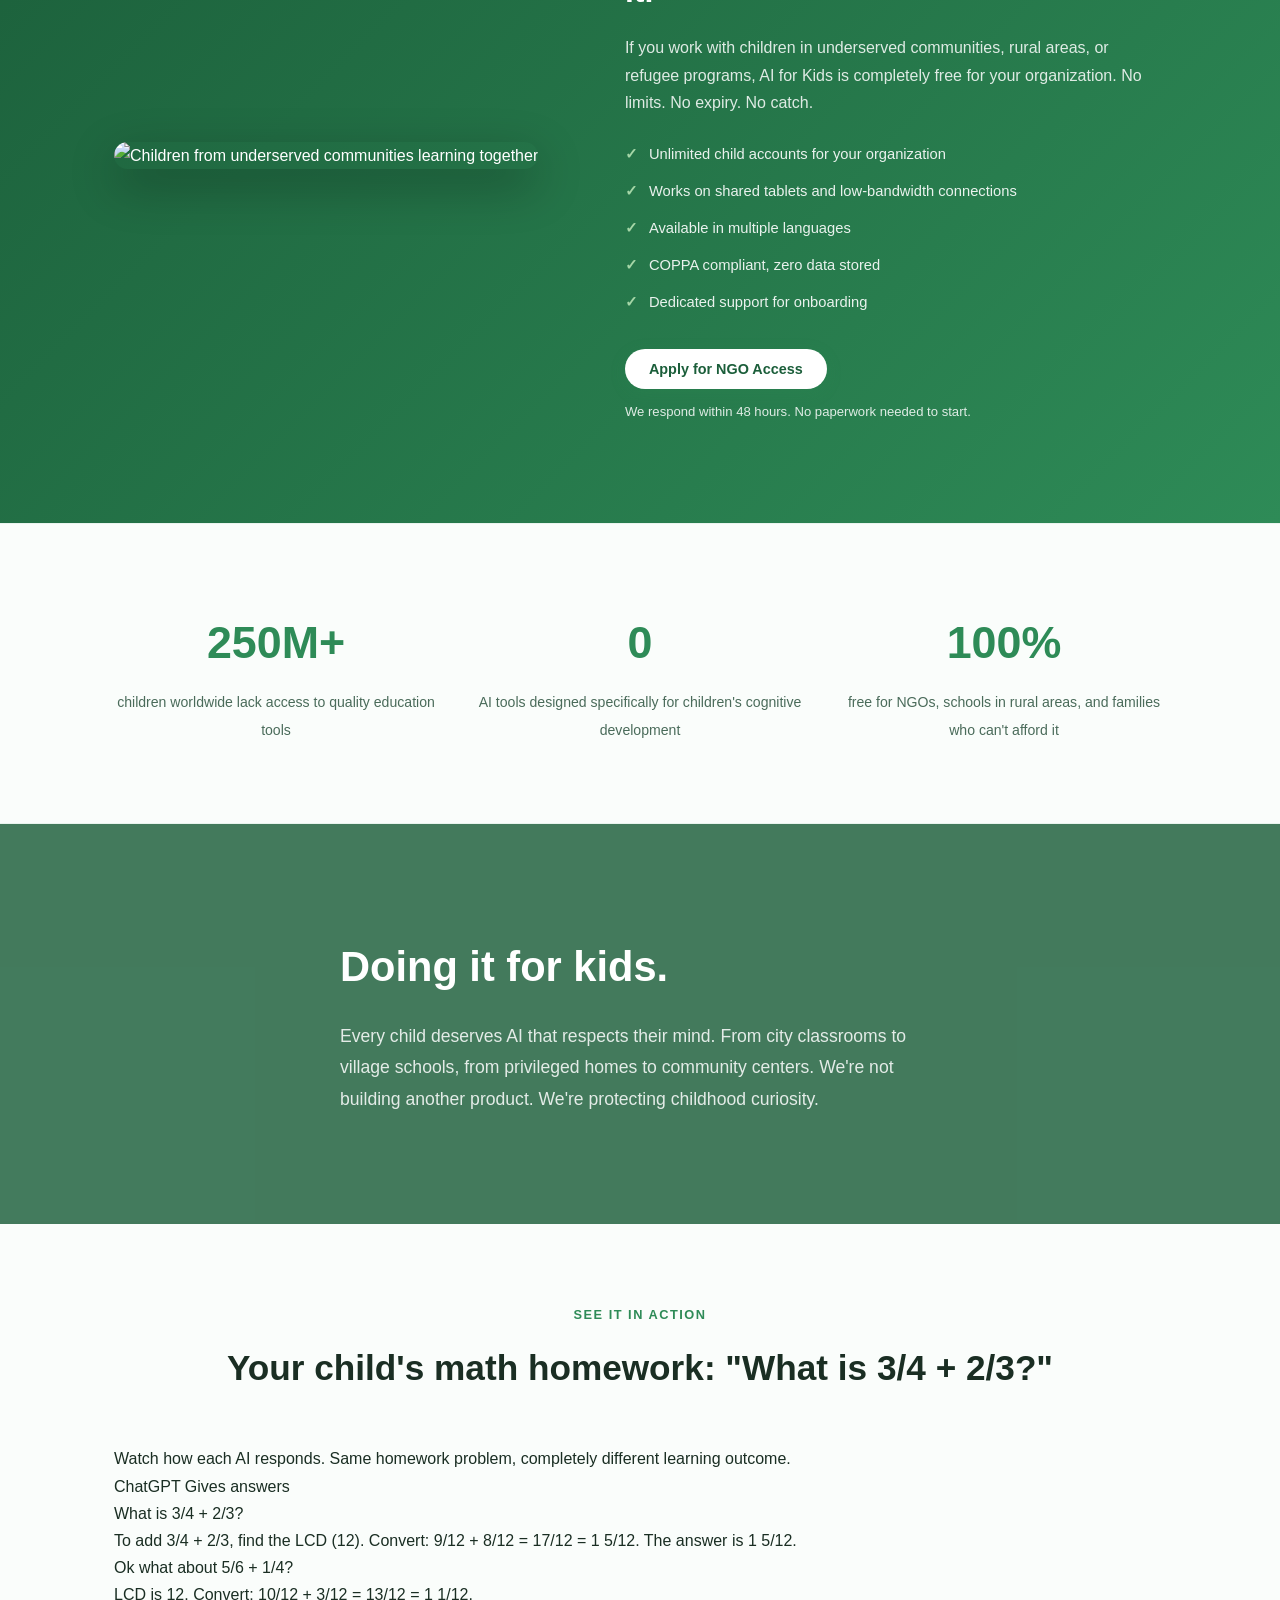
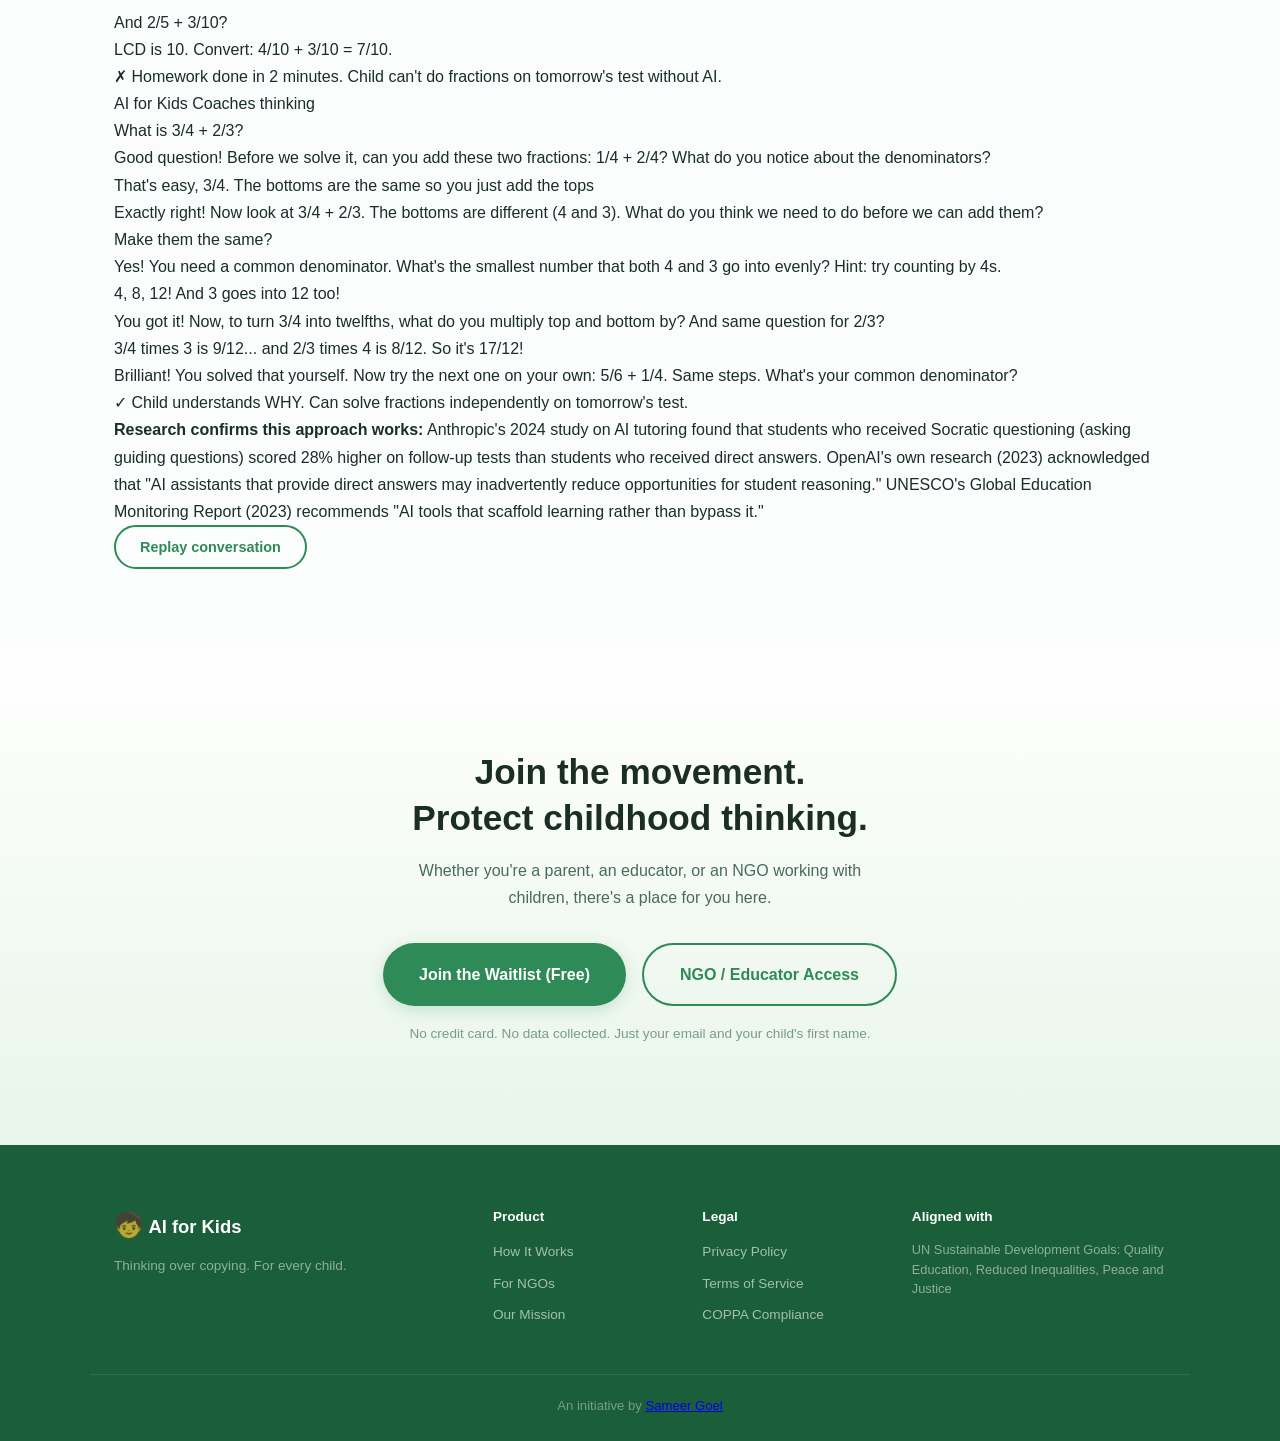
==== commit ffe6db21: "update index.html" ====
--- a/index.html
+++ b/index.html
@@ -287,6 +287,87 @@
         </div>
     </section>
 
+    <!-- Parent Controls Preview -->
+    <section class="section controls-preview-section">
+        <div class="container">
+            <p class="section-label center">You're in control</p>
+            <h2 class="section-title">Parents set the rules. AI follows them.</h2>
+            <p class="controls-sub">Configure critical thinking modes, set difficulty, add custom instructions. Your child's AI works exactly how you want it to.</p>
+
+            <!-- Laptop Mockup -->
+            <div class="laptop-frame">
+                <div class="laptop-top">
+                    <div class="laptop-camera"></div>
+                </div>
+                <div class="laptop-screen">
+                    <div class="laptop-toolbar">
+                        <div class="toolbar-dots">
+                            <span></span><span></span><span></span>
+                        </div>
+                        <div class="toolbar-url">ai-for-kids.app/parent/settings</div>
+                    </div>
+                    <div class="laptop-content">
+                        <div class="mock-sidebar">
+                            <div class="mock-nav-item active">Critical Thinking</div>
+                            <div class="mock-nav-item">Safety</div>
+                            <div class="mock-nav-item">Screen Time</div>
+                            <div class="mock-nav-item">Reports</div>
+                        </div>
+                        <div class="mock-main">
+                            <div class="mock-header">
+                                <h4>Critical Thinking Settings</h4>
+                                <span class="mock-badge">Aarav, Age 10</span>
+                            </div>
+                            <div class="mock-setting">
+                                <div class="mock-setting-info">
+                                    <span class="mock-icon">&#x1F9E0;</span>
+                                    <div>
+                                        <strong>Socratic Mode</strong>
+                                        <small>Always ask questions before giving answers</small>
+                                    </div>
+                                </div>
+                                <div class="mock-toggle on"></div>
+                            </div>
+                            <div class="mock-setting">
+                                <div class="mock-setting-info">
+                                    <span class="mock-icon">&#x1F4A1;</span>
+                                    <div>
+                                        <strong>Hints, not answers</strong>
+                                        <small>Give progressive hints, never full solutions</small>
+                                    </div>
+                                </div>
+                                <div class="mock-toggle on"></div>
+                            </div>
+                            <div class="mock-setting">
+                                <div class="mock-setting-info">
+                                    <span class="mock-icon">&#x2753;</span>
+                                    <div>
+                                        <strong>"Why?" Chain</strong>
+                                        <small>Ask "why do you think that?" after each answer</small>
+                                    </div>
+                                </div>
+                                <div class="mock-toggle"></div>
+                            </div>
+                            <div class="mock-slider-row">
+                                <span>Thinking Difficulty</span>
+                                <div class="mock-slider"><div class="mock-slider-fill"></div></div>
+                                <span class="mock-level">Challenging</span>
+                            </div>
+                        </div>
+                    </div>
+                </div>
+                <div class="laptop-bottom">
+                    <div class="laptop-touchpad"></div>
+                </div>
+            </div>
+
+            <div class="controls-cta">
+                <a href="parent-controls.html" class="btn btn-primary btn-lg">See Full Parent Controls</a>
+                <p class="controls-note">Interactive prototype with ChatGPT personalization tips</p>
+            </div>
+        </div>
+    </section>
+
     <!-- Comparison Table -->
     <section class="section comparison">
         <div class="container">
@@ -398,33 +479,99 @@
         </div>
     </section>
 
-    <!-- Live Example -->
-    <section class="section example-section">
+    <!-- Animated Chat Comparison -->
+    <section class="section chat-demo-section" id="demo">
         <div class="container">
             <p class="section-label center">See it in action</p>
-            <h2 class="section-title">What happens when your child asks for help</h2>
-            <div class="example-block">
-                <p class="example-prompt">Your child types: <strong>"Write my book report"</strong></p>
-                <div class="compare-grid">
-                    <div class="compare-card compare-bad">
-                        <div class="compare-header">
-                            <span class="compare-badge bad">ChatGPT</span>
-                        </div>
-                        <div class="compare-body">
-                            <p>"Here is your 500-word book report on Charlotte's Web. The main themes include friendship, sacrifice, and the cycle of life..."</p>
-                            <span class="verdict bad">Kid learns: surface-level answers.</span>
-                        </div>
-                    </div>
-                    <div class="compare-card compare-good">
-                        <div class="compare-header">
-                            <span class="compare-badge good">AI for Kids</span>
-                        </div>
-                        <div class="compare-body">
-                            <p>"What was your favorite part of Charlotte's Web? Was there a moment that surprised you? Let's build YOUR ideas into a great report."</p>
-                            <span class="verdict good">Kid learns: how to think.</span>
-                        </div>
-                    </div>
-                </div>
+            <h2 class="section-title">Your child's math homework: "What is 3/4 + 2/3?"</h2>
+            <p class="demo-subtitle">Watch how each AI responds. Same homework problem, completely different learning outcome.</p>
+
+            <div class="chat-compare">
+                <!-- ChatGPT Side -->
+                <div class="chat-window chat-bad">
+                    <div class="chat-header">
+                        <span class="chat-dot red"></span>
+                        <span class="chat-title">ChatGPT</span>
+                        <span class="chat-verdict-tag">Gives answers</span>
+                    </div>
+                    <div class="chat-body" id="chatBad">
+                        <div class="chat-msg user" data-delay="0">
+                            <span>What is 3/4 + 2/3?</span>
+                        </div>
+                        <div class="chat-msg ai" data-delay="1200">
+                            <span>To add 3/4 + 2/3, find the LCD (12). Convert: 9/12 + 8/12 = 17/12 = 1 5/12. The answer is 1 5/12.</span>
+                        </div>
+                        <div class="chat-msg user" data-delay="4000">
+                            <span>Ok what about 5/6 + 1/4?</span>
+                        </div>
+                        <div class="chat-msg ai" data-delay="5200">
+                            <span>LCD is 12. Convert: 10/12 + 3/12 = 13/12 = 1 1/12.</span>
+                        </div>
+                        <div class="chat-msg user" data-delay="7000">
+                            <span>And 2/5 + 3/10?</span>
+                        </div>
+                        <div class="chat-msg ai" data-delay="8000">
+                            <span>LCD is 10. Convert: 4/10 + 3/10 = 7/10.</span>
+                        </div>
+                        <div class="chat-outcome bad" data-delay="10000">
+                            <span class="outcome-icon">&#10007;</span>
+                            <span>Homework done in 2 minutes. Child can't do fractions on tomorrow's test without AI.</span>
+                        </div>
+                    </div>
+                </div>
+
+                <!-- AI for Kids Side -->
+                <div class="chat-window chat-good">
+                    <div class="chat-header">
+                        <span class="chat-dot green"></span>
+                        <span class="chat-title">AI for Kids</span>
+                        <span class="chat-verdict-tag">Coaches thinking</span>
+                    </div>
+                    <div class="chat-body" id="chatGood">
+                        <div class="chat-msg user" data-delay="0">
+                            <span>What is 3/4 + 2/3?</span>
+                        </div>
+                        <div class="chat-msg ai" data-delay="1200">
+                            <span>Good question! Before we solve it, can you add these two fractions: 1/4 + 2/4? What do you notice about the denominators?</span>
+                        </div>
+                        <div class="chat-msg user" data-delay="3800">
+                            <span>That's easy, 3/4. The bottoms are the same so you just add the tops</span>
+                        </div>
+                        <div class="chat-msg ai" data-delay="5200">
+                            <span>Exactly right! Now look at 3/4 + 2/3. The bottoms are different (4 and 3). What do you think we need to do before we can add them?</span>
+                        </div>
+                        <div class="chat-msg user" data-delay="7500">
+                            <span>Make them the same?</span>
+                        </div>
+                        <div class="chat-msg ai" data-delay="8800">
+                            <span>Yes! You need a common denominator. What's the smallest number that both 4 and 3 go into evenly? Hint: try counting by 4s.</span>
+                        </div>
+                        <div class="chat-msg user" data-delay="10800">
+                            <span>4, 8, 12! And 3 goes into 12 too!</span>
+                        </div>
+                        <div class="chat-msg ai" data-delay="12200">
+                            <span>You got it! Now, to turn 3/4 into twelfths, what do you multiply top and bottom by? And same question for 2/3?</span>
+                        </div>
+                        <div class="chat-msg user" data-delay="14500">
+                            <span>3/4 times 3 is 9/12... and 2/3 times 4 is 8/12. So it's 17/12!</span>
+                        </div>
+                        <div class="chat-msg ai" data-delay="16000">
+                            <span>Brilliant! You solved that yourself. Now try the next one on your own: 5/6 + 1/4. Same steps. What's your common denominator?</span>
+                        </div>
+                        <div class="chat-outcome good" data-delay="18000">
+                            <span class="outcome-icon">&#10003;</span>
+                            <span>Child understands WHY. Can solve fractions independently on tomorrow's test.</span>
+                        </div>
+                    </div>
+                </div>
+            </div>
+
+            <div class="demo-citation">
+                <p><strong>Research confirms this approach works:</strong> Anthropic's 2024 study on AI tutoring found that students who received Socratic questioning (asking guiding questions) scored 28% higher on follow-up tests than students who received direct answers. OpenAI's own research (2023) acknowledged that "AI assistants that provide direct answers may inadvertently reduce opportunities for student reasoning." UNESCO's Global Education Monitoring Report (2023) recommends "AI tools that scaffold learning rather than bypass it."</p>
+            </div>
+
+            <div class="demo-replay">
+                <button class="btn btn-outline" id="replayBtn">Replay conversation</button>
             </div>
         </div>
     </section>
@@ -468,7 +615,7 @@
             </div>
         </div>
         <div class="container footer-bottom">
-            <p>Built with care for children everywhere.</p>
+            <p>An initiative by <a href="https://sameer-goel.com" target="_blank" class="footer-author-link">Sameer Goel</a></p>
         </div>
     </footer>
 
--- a/styles.css
+++ b/styles.css
@@ -0,0 +1,1088 @@
+/* === AI for Kids v2 - Mission-Driven Landing === */
+
+:root {
+    --bg: #FAFDFB;
+    --card: #FFFFFF;
+    --primary: #2E8B57;
+    --primary-light: #3DA86B;
+    --green-deep: #1B5E3A;
+    --green-soft: #E8F5E9;
+    --red: #D32F2F;
+    --red-soft: #FFEBEE;
+    --text: #1A2E23;
+    --text-light: #4A6B5A;
+    --text-lighter: #7A9B8A;
+    --shadow: 0 8px 32px rgba(46,139,87,0.08);
+    --shadow-lg: 0 16px 48px rgba(46,139,87,0.12);
+    --radius: 16px;
+    --radius-sm: 10px;
+    --radius-pill: 50px;
+    --transition: 0.3s cubic-bezier(0.4, 0, 0.2, 1);
+}
+
+*, *::before, *::after { box-sizing: border-box; margin: 0; padding: 0; }
+
+body {
+    font-family: 'Inter', -apple-system, sans-serif;
+    color: var(--text);
+    background: var(--bg);
+    line-height: 1.7;
+    font-size: 16px;
+    -webkit-font-smoothing: antialiased;
+}
+
+.container { max-width: 1100px; margin: 0 auto; padding: 0 24px; }
+.section { padding: 80px 0; }
+.section-label {
+    font-family: 'Nunito', sans-serif;
+    font-size: 0.8rem;
+    font-weight: 700;
+    text-transform: uppercase;
+    letter-spacing: 1.5px;
+    color: var(--primary);
+    margin-bottom: 12px;
+}
+.section-label.center { text-align: center; }
+.section-title {
+    font-family: 'Nunito', sans-serif;
+    font-size: 2.2rem;
+    font-weight: 800;
+    text-align: center;
+    margin-bottom: 48px;
+    color: var(--text);
+}
+
+/* === Nav === */
+.nav {
+    position: fixed;
+    top: 0;
+    width: 100%;
+    z-index: 1000;
+    background: rgba(250,253,251,0.92);
+    backdrop-filter: blur(12px);
+    border-bottom: 1px solid rgba(46,139,87,0.06);
+}
+
+.nav-container {
+    max-width: 1100px;
+    margin: 0 auto;
+    padding: 16px 24px;
+    display: flex;
+    align-items: center;
+    justify-content: space-between;
+}
+
+.nav-logo {
+    display: flex;
+    align-items: center;
+    gap: 8px;
+    text-decoration: none;
+}
+
+.logo-icon { font-size: 1.5rem; }
+.logo-text {
+    font-family: 'Nunito', sans-serif;
+    font-weight: 800;
+    font-size: 1.15rem;
+    color: var(--green-deep);
+}
+
+.nav-links {
+    display: flex;
+    gap: 28px;
+}
+
+.nav-links a {
+    text-decoration: none;
+    font-size: 0.88rem;
+    font-weight: 500;
+    color: var(--text-light);
+    transition: color var(--transition);
+}
+
+.nav-links a:hover { color: var(--primary); }
+
+/* === Buttons === */
+.btn {
+    display: inline-flex;
+    align-items: center;
+    justify-content: center;
+    padding: 12px 24px;
+    border-radius: var(--radius-pill);
+    font-weight: 600;
+    font-size: 0.9rem;
+    text-decoration: none;
+    cursor: pointer;
+    border: none;
+    transition: all var(--transition);
+}
+
+.btn-primary {
+    background: var(--primary);
+    color: white;
+    box-shadow: 0 4px 16px rgba(46,139,87,0.2);
+}
+.btn-primary:hover {
+    background: var(--primary-light);
+    transform: translateY(-2px);
+    box-shadow: 0 6px 20px rgba(46,139,87,0.3);
+}
+
+.btn-outline {
+    background: transparent;
+    color: var(--primary);
+    border: 2px solid var(--primary);
+}
+.btn-outline:hover {
+    background: var(--green-soft);
+    transform: translateY(-2px);
+}
+
+.btn-nav {
+    background: var(--green-soft);
+    color: var(--primary);
+    font-size: 0.85rem;
+    padding: 10px 20px;
+}
+.btn-nav:hover { background: #d4edda; }
+
+.btn-lg { padding: 16px 36px; font-size: 1rem; }
+.btn-full { width: 100%; }
+
+/* === Hero === */
+.hero {
+    padding: 160px 0 80px;
+    text-align: center;
+}
+
+.hero-badge {
+    display: inline-block;
+    background: var(--green-soft);
+    color: var(--green-deep);
+    padding: 8px 20px;
+    border-radius: var(--radius-pill);
+    font-size: 0.82rem;
+    font-weight: 600;
+    margin-bottom: 28px;
+}
+
+.hero-title {
+    font-family: 'Nunito', sans-serif;
+    font-size: clamp(2.2rem, 5vw, 3.2rem);
+    font-weight: 800;
+    line-height: 1.2;
+    margin-bottom: 20px;
+    color: var(--text);
+}
+
+.highlight { color: var(--primary); }
+
+.hero-sub {
+    font-size: 1.15rem;
+    color: var(--text-light);
+    max-width: 560px;
+    margin: 0 auto 36px;
+    line-height: 1.6;
+}
+
+.hero-ctas {
+    display: flex;
+    gap: 16px;
+    justify-content: center;
+    flex-wrap: wrap;
+}
+
+/* === Why Section === */
+.why-section { background: white; }
+
+.why-grid {
+    display: grid;
+    grid-template-columns: 1fr 1fr;
+    gap: 60px;
+    align-items: center;
+}
+
+.why-text h2 {
+    font-family: 'Nunito', sans-serif;
+    font-size: 1.8rem;
+    font-weight: 800;
+    margin-bottom: 18px;
+    line-height: 1.3;
+}
+
+.why-text p {
+    color: var(--text-light);
+    line-height: 1.8;
+    margin-bottom: 24px;
+}
+
+.sdg-badges { display: flex; flex-wrap: wrap; gap: 8px; }
+.sdg-badge {
+    display: inline-block;
+    background: #E3F2FD;
+    color: #1565C0;
+    padding: 6px 14px;
+    border-radius: var(--radius-pill);
+    font-size: 0.75rem;
+    font-weight: 600;
+}
+
+.why-image {
+    position: relative;
+    border-radius: var(--radius);
+    overflow: hidden;
+    box-shadow: var(--shadow-lg);
+}
+
+.why-image img {
+    width: 100%;
+    height: 360px;
+    object-fit: cover;
+    display: block;
+}
+
+.image-caption {
+    position: absolute;
+    bottom: 0;
+    left: 0;
+    right: 0;
+    background: rgba(27,94,58,0.85);
+    color: white;
+    padding: 12px 16px;
+    font-size: 0.8rem;
+    font-weight: 500;
+}
+
+/* === Evidence Section === */
+.evidence-section {
+    background: #F5F5F0;
+}
+
+.evidence-intro {
+    text-align: center;
+    max-width: 640px;
+    margin: -24px auto 48px;
+    color: var(--text-light);
+    font-size: 1.05rem;
+    line-height: 1.7;
+}
+
+.research-panel {
+    background: white;
+    border-radius: var(--radius);
+    box-shadow: var(--shadow);
+    margin-bottom: 32px;
+    overflow: hidden;
+    transition: transform var(--transition);
+}
+
+.research-panel:hover {
+    transform: translateY(-2px);
+    box-shadow: var(--shadow-lg);
+}
+
+.chart-container {
+    padding: 36px 40px;
+}
+
+.chart-title {
+    font-family: 'Nunito', sans-serif;
+    font-size: 1.2rem;
+    font-weight: 800;
+    color: var(--text);
+    margin-bottom: 4px;
+}
+
+.chart-subtitle {
+    font-size: 0.85rem;
+    color: var(--text-lighter);
+    margin-bottom: 28px;
+}
+
+.chart-source {
+    font-size: 0.78rem;
+    color: var(--text-lighter);
+    margin-top: 20px;
+    font-style: italic;
+}
+
+.evidence-link {
+    display: inline-block;
+    font-size: 0.82rem;
+    font-weight: 600;
+    color: var(--primary);
+    text-decoration: none;
+    margin-top: 8px;
+    border-bottom: 1px solid transparent;
+    transition: border-color var(--transition);
+}
+
+.evidence-link:hover { border-bottom-color: var(--primary); }
+
+/* Bar Chart */
+.bar-chart { display: flex; flex-direction: column; gap: 16px; }
+
+.bar-row {
+    display: grid;
+    grid-template-columns: 140px 1fr;
+    gap: 16px;
+    align-items: center;
+}
+
+.bar-label {
+    font-size: 0.85rem;
+    font-weight: 500;
+    color: var(--text);
+    text-align: right;
+}
+
+.bar-track {
+    background: #f0f0f0;
+    border-radius: 8px;
+    height: 36px;
+    overflow: hidden;
+}
+
+.bar-fill {
+    height: 100%;
+    border-radius: 8px;
+    display: flex;
+    align-items: center;
+    justify-content: flex-end;
+    padding-right: 12px;
+    font-size: 0.8rem;
+    font-weight: 700;
+    color: white;
+    transition: width 1s ease-out;
+}
+
+.bar-fill.good { background: linear-gradient(90deg, #2E8B57, #3DA86B); }
+.bar-fill.warning { background: linear-gradient(90deg, #F9A825, #FBC02D); color: #5D4037; }
+.bar-fill.danger { background: linear-gradient(90deg, #E65100, #FF6D00); }
+.bar-fill.critical { background: linear-gradient(90deg, #B71C1C, #D32F2F); }
+
+/* Timeline */
+.timeline {
+    position: relative;
+    padding-left: 24px;
+    border-left: 3px solid var(--green-soft);
+}
+
+.timeline-item {
+    position: relative;
+    padding: 0 0 28px 28px;
+}
+
+.timeline-item:last-child { padding-bottom: 0; }
+
+.timeline-item::before {
+    content: '';
+    position: absolute;
+    left: -32px;
+    top: 4px;
+    width: 14px;
+    height: 14px;
+    border-radius: 50%;
+    background: var(--primary);
+    border: 3px solid var(--green-soft);
+}
+
+.timeline-year {
+    font-family: 'Nunito', sans-serif;
+    font-size: 0.78rem;
+    font-weight: 800;
+    color: var(--primary);
+    text-transform: uppercase;
+    letter-spacing: 1px;
+    margin-bottom: 4px;
+}
+
+.timeline-content strong {
+    display: block;
+    font-size: 0.92rem;
+    margin-bottom: 4px;
+    color: var(--text);
+}
+
+.timeline-content p {
+    font-size: 0.85rem;
+    color: var(--text-light);
+    line-height: 1.5;
+}
+
+/* Brain Comparison */
+.brain-comparison {
+    display: grid;
+    grid-template-columns: 1fr 1fr;
+    gap: 32px;
+}
+
+.brain-col {
+    padding: 24px;
+    border-radius: var(--radius-sm);
+}
+
+.brain-col.bad {
+    background: var(--red-soft);
+    border: 1px solid rgba(211,47,47,0.15);
+}
+
+.brain-col.good {
+    background: var(--green-soft);
+    border: 1px solid rgba(46,139,87,0.15);
+}
+
+.brain-col h4 {
+    font-family: 'Nunito', sans-serif;
+    font-size: 0.9rem;
+    font-weight: 700;
+    margin-bottom: 18px;
+    text-align: center;
+}
+
+.brain-col.bad h4 { color: var(--red); }
+.brain-col.good h4 { color: var(--green-deep); }
+
+.brain-metric {
+    display: grid;
+    grid-template-columns: 1fr 100px 60px;
+    gap: 10px;
+    align-items: center;
+    margin-bottom: 12px;
+}
+
+.metric-label {
+    font-size: 0.78rem;
+    color: var(--text);
+    font-weight: 500;
+}
+
+.metric-bar {
+    height: 8px;
+    background: rgba(0,0,0,0.08);
+    border-radius: 4px;
+    overflow: hidden;
+}
+
+.brain-col.bad .metric-fill {
+    height: 100%;
+    background: var(--red);
+    border-radius: 4px;
+}
+
+.brain-col.good .metric-fill {
+    height: 100%;
+    background: var(--primary);
+    border-radius: 4px;
+}
+
+.metric-direction {
+    font-size: 0.72rem;
+    font-weight: 700;
+    text-transform: uppercase;
+    letter-spacing: 0.5px;
+}
+
+.metric-direction.down { color: var(--red); }
+.metric-direction.up { color: var(--primary); }
+
+/* Evidence CTA */
+.evidence-cta {
+    text-align: center;
+    padding: 32px;
+    background: white;
+    border-radius: var(--radius);
+    border-left: 4px solid var(--red);
+}
+
+.evidence-cta p {
+    font-size: 1.05rem;
+    font-weight: 500;
+    color: var(--text);
+    line-height: 1.6;
+}
+
+@media (max-width: 768px) {
+    .chart-container { padding: 24px 20px; }
+    .bar-row { grid-template-columns: 100px 1fr; gap: 10px; }
+    .bar-label { font-size: 0.75rem; }
+    .brain-comparison { grid-template-columns: 1fr; }
+    .brain-metric { grid-template-columns: 1fr 80px 50px; }
+}
+
+/* === Story === */
+.story-section { padding-bottom: 40px; }
+
+.story-scene { padding: 40px 0; }
+
+.story-grid {
+    display: grid;
+    grid-template-columns: 1fr 1fr;
+    gap: 48px;
+    align-items: center;
+}
+
+.story-grid.reverse { direction: rtl; }
+.story-grid.reverse > * { direction: ltr; }
+
+.story-image img {
+    width: 100%;
+    border-radius: var(--radius);
+    box-shadow: var(--shadow);
+}
+
+.story-label {
+    font-family: 'Nunito', sans-serif;
+    font-size: 0.78rem;
+    font-weight: 700;
+    text-transform: uppercase;
+    letter-spacing: 1.5px;
+    color: var(--primary);
+    margin-bottom: 8px;
+}
+
+.story-text h2 {
+    font-family: 'Nunito', sans-serif;
+    font-size: 1.6rem;
+    font-weight: 800;
+    margin-bottom: 12px;
+    line-height: 1.3;
+}
+
+.story-desc {
+    font-size: 1rem;
+    color: var(--text-light);
+    line-height: 1.7;
+}
+
+/* === How It Works === */
+.how-section { background: white; }
+
+.steps-grid {
+    display: grid;
+    grid-template-columns: repeat(3, 1fr);
+    gap: 32px;
+}
+
+.step-card {
+    text-align: center;
+    padding: 36px 24px;
+    border-radius: var(--radius);
+    background: var(--bg);
+    border: 1px solid rgba(46,139,87,0.08);
+}
+
+.step-number {
+    width: 48px;
+    height: 48px;
+    background: var(--primary);
+    color: white;
+    border-radius: 50%;
+    display: flex;
+    align-items: center;
+    justify-content: center;
+    margin: 0 auto 18px;
+    font-family: 'Nunito', sans-serif;
+    font-weight: 800;
+    font-size: 1.2rem;
+}
+
+.step-card h3 {
+    font-family: 'Nunito', sans-serif;
+    font-weight: 700;
+    margin-bottom: 10px;
+    color: var(--text);
+}
+
+.step-card p {
+    font-size: 0.9rem;
+    color: var(--text-light);
+    line-height: 1.6;
+}
+
+/* === Comparison Table === */
+.compare-table {
+    overflow-x: auto;
+    margin-bottom: 40px;
+}
+
+.compare-table table {
+    width: 100%;
+    border-collapse: collapse;
+    border-radius: var(--radius);
+    overflow: hidden;
+    box-shadow: var(--shadow);
+    background: var(--card);
+}
+
+.compare-table thead { background: var(--green-soft); }
+
+.compare-table th {
+    padding: 18px 20px;
+    text-align: left;
+    font-family: 'Nunito', sans-serif;
+    font-weight: 700;
+    font-size: 0.92rem;
+    color: var(--text);
+}
+
+.compare-table th.col-bad { color: var(--red); }
+.compare-table th.col-good { color: var(--primary); }
+
+.compare-table td {
+    padding: 14px 20px;
+    font-size: 0.88rem;
+    border-top: 1px solid rgba(46,139,87,0.06);
+}
+
+.compare-table td:first-child {
+    font-size: 0.85rem;
+    white-space: nowrap;
+}
+
+.cell-bad { color: var(--red); background: var(--red-soft); }
+.cell-good { color: var(--green-deep); background: var(--green-soft); font-weight: 500; }
+
+/* === NGO Section === */
+.ngo-section {
+    background: linear-gradient(135deg, #1B5E3A 0%, #2E8B57 100%);
+    color: white;
+}
+
+.ngo-grid {
+    display: grid;
+    grid-template-columns: 1fr 1.2fr;
+    gap: 60px;
+    align-items: center;
+}
+
+.ngo-image img {
+    width: 100%;
+    height: 400px;
+    object-fit: cover;
+    border-radius: var(--radius);
+    box-shadow: 0 16px 48px rgba(0,0,0,0.3);
+}
+
+.ngo-section .section-label { color: rgba(255,255,255,0.7); }
+
+.ngo-text h2 {
+    font-family: 'Nunito', sans-serif;
+    font-size: 2rem;
+    font-weight: 800;
+    margin-bottom: 16px;
+}
+
+.ngo-text p {
+    color: rgba(255,255,255,0.85);
+    line-height: 1.7;
+    margin-bottom: 20px;
+}
+
+.ngo-list {
+    list-style: none;
+    margin-bottom: 28px;
+}
+
+.ngo-list li {
+    padding: 6px 0;
+    padding-left: 24px;
+    position: relative;
+    color: rgba(255,255,255,0.9);
+    font-size: 0.92rem;
+}
+
+.ngo-list li::before {
+    content: "\2713";
+    position: absolute;
+    left: 0;
+    color: #A5D6A7;
+    font-weight: 700;
+}
+
+.ngo-section .btn-primary {
+    background: white;
+    color: var(--green-deep);
+}
+.ngo-section .btn-primary:hover {
+    background: #f0f0f0;
+}
+
+.ngo-note {
+    font-size: 0.82rem;
+    color: rgba(255,255,255,0.6);
+    margin-top: 12px;
+}
+
+/* === Impact Banner === */
+.impact-banner {
+    background: var(--bg);
+    border-top: 1px solid rgba(46,139,87,0.08);
+    border-bottom: 1px solid rgba(46,139,87,0.08);
+}
+
+.impact-grid {
+    display: grid;
+    grid-template-columns: repeat(3, 1fr);
+    gap: 40px;
+    text-align: center;
+}
+
+.stat-number {
+    display: block;
+    font-family: 'Nunito', sans-serif;
+    font-size: 2.8rem;
+    font-weight: 800;
+    color: var(--primary);
+    margin-bottom: 8px;
+}
+
+.stat-label {
+    font-size: 0.88rem;
+    color: var(--text-light);
+    line-height: 1.5;
+}
+
+/* === Kids Banner (Full Width Image) === */
+.kids-banner {
+    padding: 0;
+    position: relative;
+    background: url('https://images.unsplash.com/photo-1503454537195-1dcabb73ffb9?w=1400&q=80') center/cover no-repeat;
+    min-height: 400px;
+}
+
+.kids-banner-overlay {
+    background: rgba(27,94,58,0.82);
+    padding: 100px 0;
+    min-height: 400px;
+    display: flex;
+    align-items: center;
+}
+
+.kids-banner h2 {
+    font-family: 'Nunito', sans-serif;
+    font-size: 2.6rem;
+    font-weight: 800;
+    color: white;
+    margin-bottom: 18px;
+}
+
+.kids-banner p {
+    color: rgba(255,255,255,0.85);
+    font-size: 1.1rem;
+    max-width: 600px;
+    line-height: 1.8;
+}
+
+/* === Example === */
+.example-section { background: white; }
+
+.example-prompt {
+    text-align: center;
+    font-size: 1.05rem;
+    color: var(--text-light);
+    margin-bottom: 24px;
+}
+
+.compare-grid {
+    display: grid;
+    grid-template-columns: 1fr 1fr;
+    gap: 24px;
+}
+
+.compare-card {
+    border-radius: var(--radius);
+    overflow: hidden;
+    box-shadow: var(--shadow);
+}
+
+.compare-header { padding: 14px 20px; }
+.compare-bad .compare-header { background: var(--red-soft); }
+.compare-good .compare-header { background: var(--green-soft); }
+
+.compare-badge {
+    font-size: 0.85rem;
+    font-weight: 700;
+    font-family: 'Nunito', sans-serif;
+}
+
+.compare-badge.bad { color: var(--red); }
+.compare-badge.good { color: var(--primary); }
+
+.compare-body {
+    background: var(--card);
+    padding: 24px;
+}
+
+.compare-body p {
+    font-size: 0.92rem;
+    color: var(--text-light);
+    line-height: 1.6;
+    margin-bottom: 12px;
+}
+
+.verdict {
+    display: block;
+    margin-top: 16px;
+    font-weight: 700;
+    font-size: 0.88rem;
+}
+
+.verdict.bad { color: var(--red); }
+.verdict.good { color: var(--primary); }
+
+/* === Final CTA === */
+.final-cta {
+    text-align: center;
+    padding: 100px 0;
+    background: linear-gradient(180deg, white 0%, var(--green-soft) 100%);
+}
+
+.cta-title {
+    font-family: 'Nunito', sans-serif;
+    font-size: 2.2rem;
+    font-weight: 800;
+    margin-bottom: 16px;
+    color: var(--text);
+    line-height: 1.3;
+}
+
+.cta-sub {
+    font-size: 1rem;
+    color: var(--text-light);
+    max-width: 500px;
+    margin: 0 auto 32px;
+}
+
+.cta-buttons {
+    display: flex;
+    gap: 16px;
+    justify-content: center;
+    flex-wrap: wrap;
+    margin-bottom: 16px;
+}
+
+.cta-note {
+    margin-top: 14px;
+    font-size: 0.85rem;
+    color: var(--text-lighter);
+}
+
+/* === Footer === */
+.footer {
+    background: var(--green-deep);
+    color: rgba(255,255,255,0.7);
+    padding: 60px 0 24px;
+}
+
+.footer-grid {
+    display: grid;
+    grid-template-columns: 2fr 1fr 1fr 1.5fr;
+    gap: 40px;
+    margin-bottom: 40px;
+}
+
+.footer-brand .logo-text { color: white; }
+.footer-mission {
+    margin-top: 8px;
+    font-size: 0.85rem;
+    color: rgba(255,255,255,0.5);
+}
+
+.footer-col h4 {
+    color: white;
+    font-size: 0.85rem;
+    font-weight: 600;
+    margin-bottom: 12px;
+}
+
+.footer-col a {
+    display: block;
+    color: rgba(255,255,255,0.6);
+    text-decoration: none;
+    font-size: 0.85rem;
+    margin-bottom: 8px;
+}
+
+.footer-col a:hover { color: white; }
+
+.footer-sdg {
+    font-size: 0.8rem;
+    line-height: 1.5;
+    color: rgba(255,255,255,0.5);
+}
+
+.footer-bottom {
+    border-top: 1px solid rgba(255,255,255,0.1);
+    padding-top: 20px;
+    text-align: center;
+    font-size: 0.82rem;
+    color: rgba(255,255,255,0.4);
+}
+
+/* === Modal === */
+.modal-overlay {
+    position: fixed;
+    inset: 0;
+    background: rgba(0,0,0,0.5);
+    backdrop-filter: blur(4px);
+    display: flex;
+    align-items: center;
+    justify-content: center;
+    z-index: 10000;
+    opacity: 0;
+    pointer-events: none;
+    transition: opacity var(--transition);
+    padding: 24px;
+}
+
+.modal-overlay.active {
+    opacity: 1;
+    pointer-events: all;
+}
+
+.modal {
+    background: var(--card);
+    border-radius: var(--radius);
+    padding: 44px;
+    max-width: 420px;
+    width: 100%;
+    position: relative;
+    box-shadow: 0 24px 64px rgba(0,0,0,0.15);
+    transform: scale(0.95);
+    transition: transform var(--transition);
+}
+
+.modal-overlay.active .modal { transform: scale(1); }
+
+.modal-close {
+    position: absolute;
+    top: 14px;
+    right: 18px;
+    background: none;
+    border: none;
+    font-size: 1.75rem;
+    color: var(--text-lighter);
+    cursor: pointer;
+    width: 40px;
+    height: 40px;
+    display: flex;
+    align-items: center;
+    justify-content: center;
+}
+
+.modal-close:hover { color: var(--text); }
+
+.modal h2 {
+    font-family: 'Nunito', sans-serif;
+    font-size: 1.5rem;
+    font-weight: 800;
+    margin-bottom: 6px;
+}
+
+.modal p {
+    color: var(--text-light);
+    margin-bottom: 24px;
+    font-size: 0.92rem;
+}
+
+.form-group { margin-bottom: 16px; }
+
+.form-group label {
+    display: block;
+    font-weight: 500;
+    font-size: 0.82rem;
+    margin-bottom: 6px;
+}
+
+.form-group input,
+.form-group select {
+    width: 100%;
+    padding: 12px 16px;
+    border: 2px solid rgba(46,139,87,0.12);
+    border-radius: var(--radius-sm);
+    font-size: 0.95rem;
+    font-family: inherit;
+    background: var(--bg);
+    transition: border-color var(--transition);
+}
+
+.form-group input:focus,
+.form-group select:focus {
+    outline: none;
+    border-color: var(--primary);
+}
+
+.child-entry {
+    padding: 14px;
+    margin-bottom: 12px;
+    border: 1px solid rgba(46,139,87,0.12);
+    border-radius: var(--radius-sm);
+    background: var(--bg);
+    position: relative;
+}
+
+.child-entry .form-group { margin-bottom: 10px; }
+.child-entry .form-group:last-of-type { margin-bottom: 0; }
+
+.btn-add-child {
+    width: 100%;
+    padding: 10px;
+    margin-bottom: 16px;
+    background: var(--green-soft);
+    color: var(--primary);
+    border: 1px dashed var(--primary);
+    border-radius: var(--radius-sm);
+    font-weight: 600;
+    font-size: 0.82rem;
+    cursor: pointer;
+    transition: background var(--transition);
+}
+
+.btn-add-child:hover { background: #d4edda; }
+
+.btn-remove-child {
+    position: absolute;
+    top: 8px;
+    right: 8px;
+    background: none;
+    border: none;
+    color: var(--red);
+    font-size: 0.75rem;
+    cursor: pointer;
+    font-weight: 600;
+}
+
+.modal-success { text-align: center; }
+.success-icon {
+    font-size: 3rem;
+    margin-bottom: 12px;
+    color: var(--primary);
+    font-weight: bold;
+}
+
+/* === Responsive === */
+@media (max-width: 768px) {
+    .hero { padding: 130px 0 60px; }
+    .hero-title { font-size: 2rem; }
+    .nav-links { display: none; }
+    .why-grid,
+    .ngo-grid,
+    .story-grid,
+    .story-grid.reverse { grid-template-columns: 1fr; gap: 30px; }
+    .story-grid.reverse { direction: ltr; }
+    .steps-grid { grid-template-columns: 1fr; }
+    .impact-grid { grid-template-columns: 1fr; gap: 30px; }
+    .compare-grid { grid-template-columns: 1fr; }
+    .footer-grid { grid-template-columns: 1fr 1fr; gap: 24px; }
+    .btn-lg { width: 100%; }
+    .modal { padding: 32px 24px; }
+    .kids-banner h2 { font-size: 1.8rem; }
+    .section-title { font-size: 1.7rem; }
+}
+
+@media (max-width: 480px) {
+    .footer-grid { grid-template-columns: 1fr; }
+    .hero-ctas { flex-direction: column; align-items: center; }
+    .cta-buttons { flex-direction: column; align-items: center; }
+}
